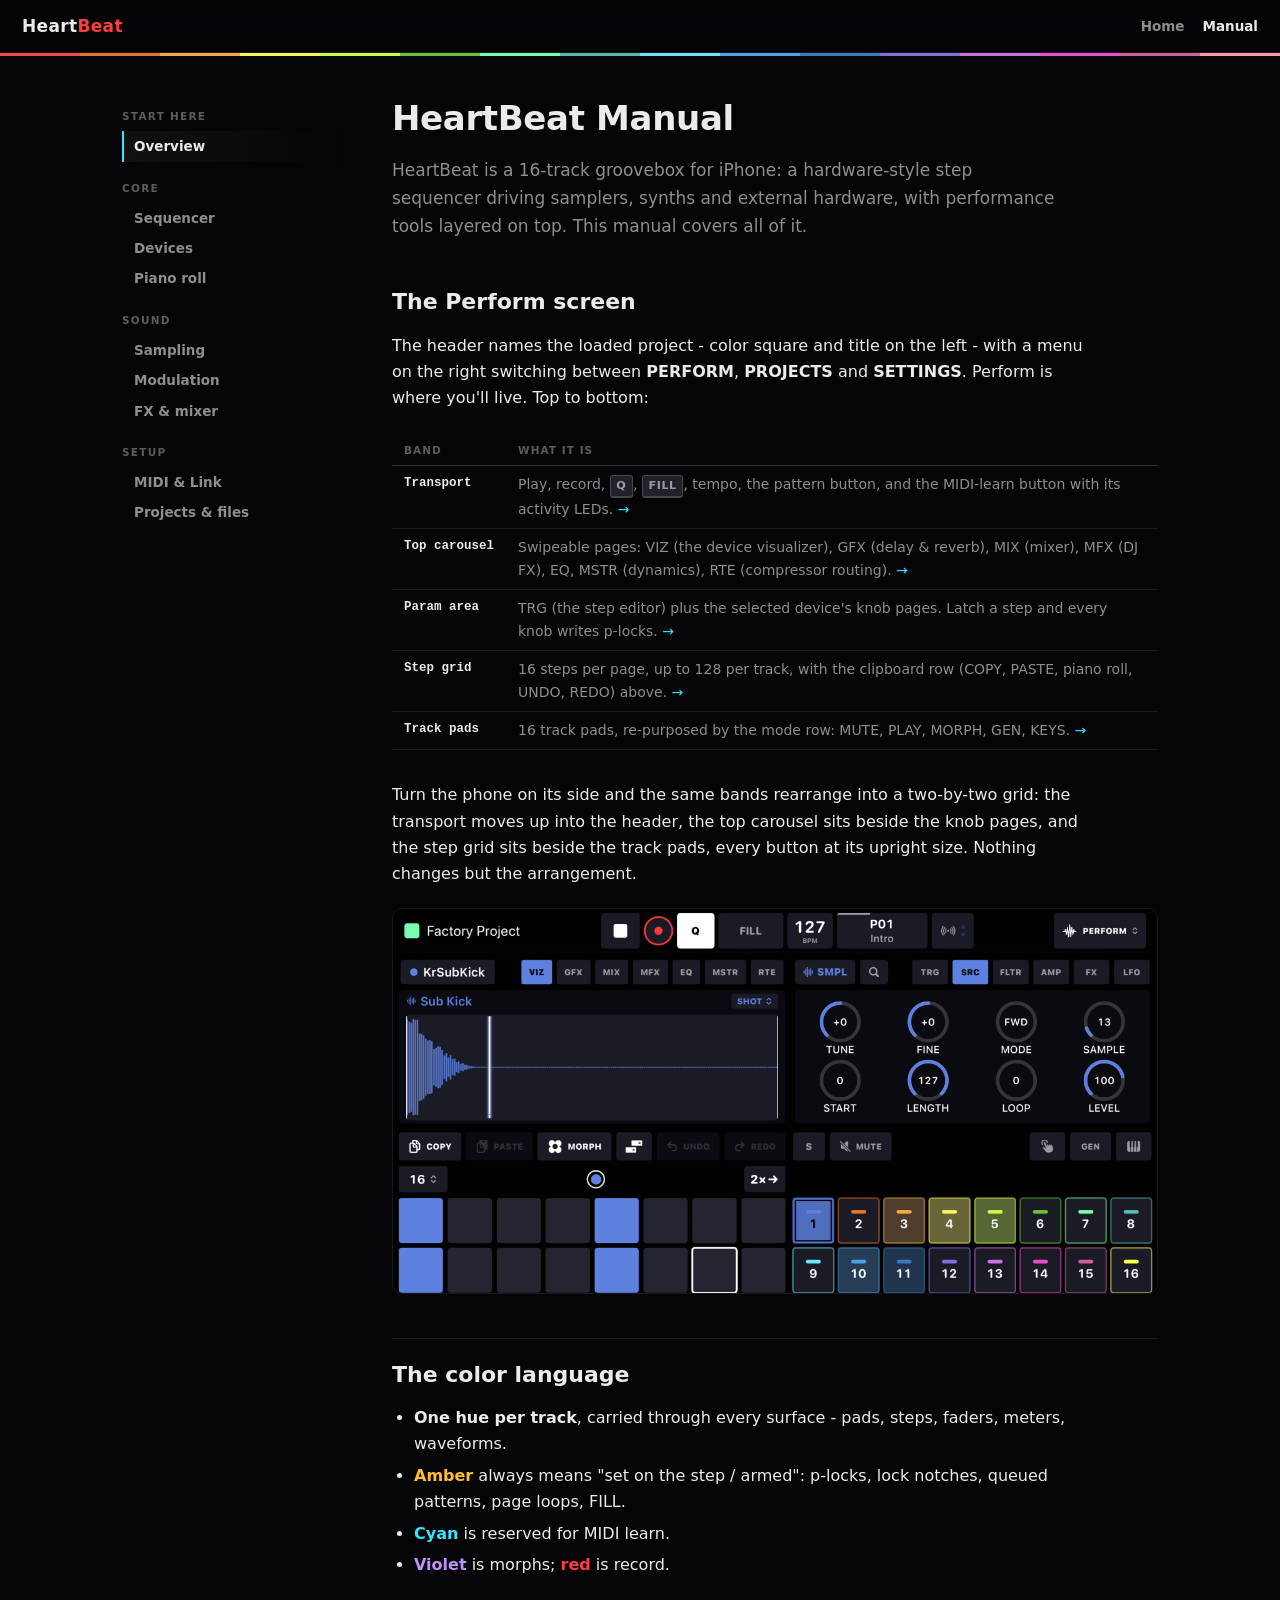
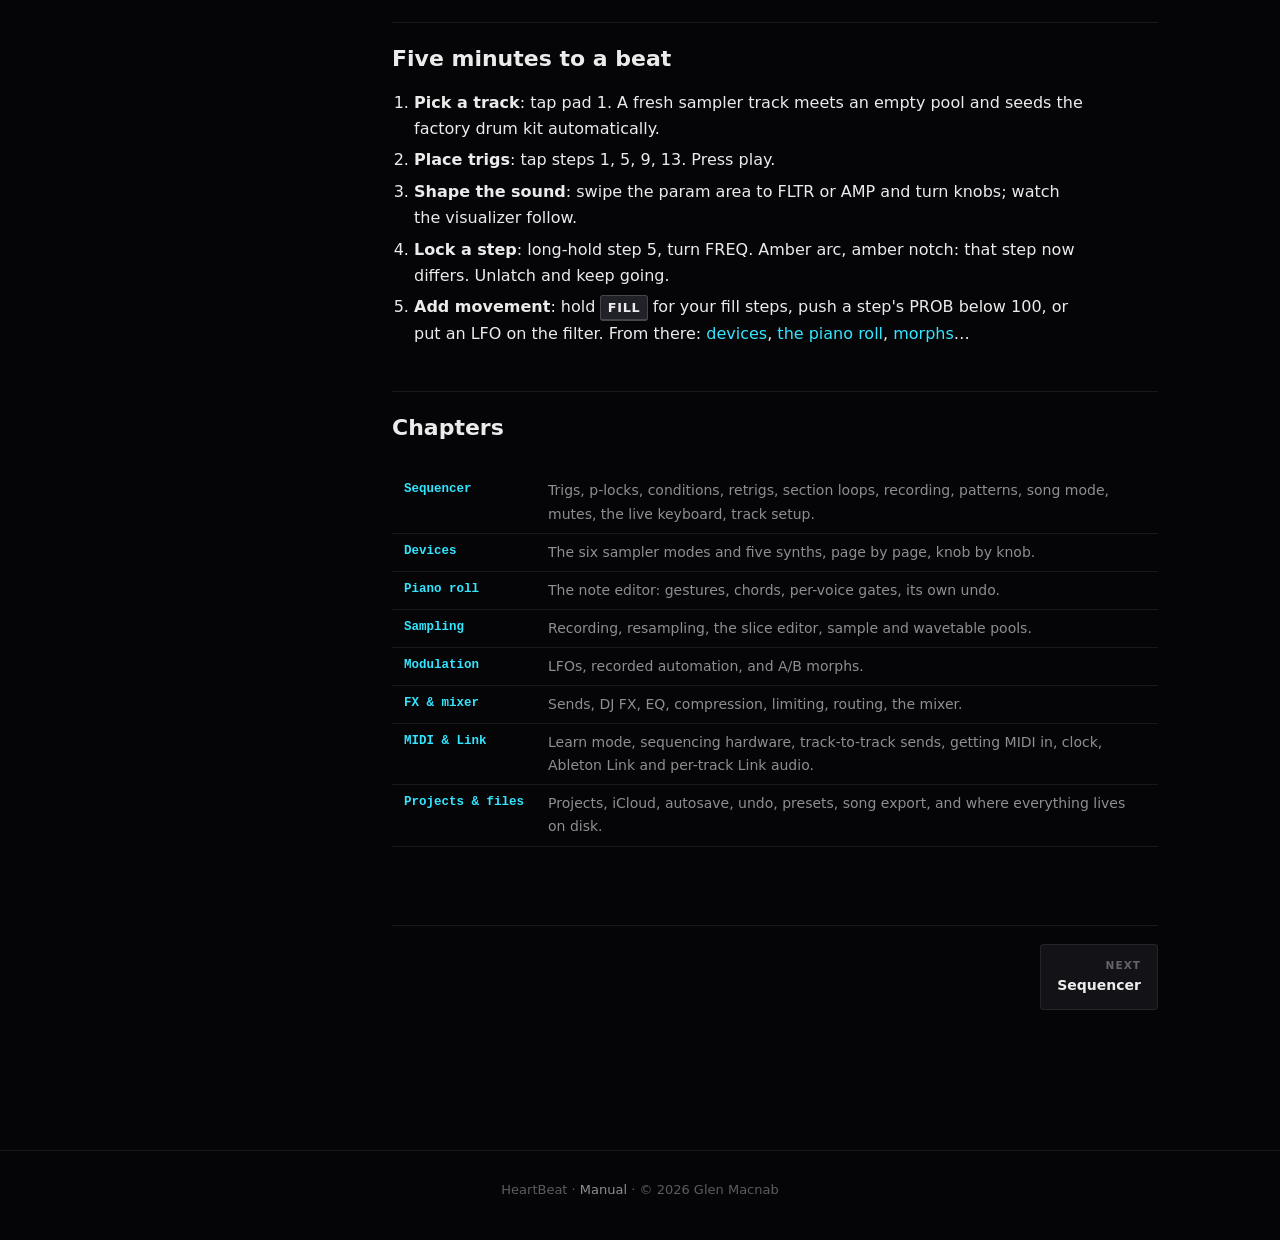
==== manual/index.html @ 7935d274 "The website's screenshots catch up: sixteen fresh captures, landscape included Every existing shot r" ====
<!DOCTYPE html>
<html lang="en">
<head>
<meta charset="utf-8">
<meta name="viewport" content="width=device-width, initial-scale=1">
<title>Manual · HeartBeat</title>
<link rel="stylesheet" href="../style.css">
</head>
<body>

<header class="topbar">
  <a class="wordmark" href="../index.html">Heart<span class="beat">Beat</span></a>
  <nav>
    <a href="../index.html">Home</a>
    <a href="index.html" class="active">Manual</a>
  </nav>
</header>
<div class="trackstripe"></div>

<div class="manual" style="--accent:var(--cyan)">
<aside>
  <div class="group">Start here</div>
  <a href="index.html" class="here">Overview</a>
  <div class="group">Core</div>
  <a href="sequencer.html">Sequencer</a>
  <a href="devices.html">Devices</a>
  <a href="piano-roll.html">Piano roll</a>
  <div class="group">Sound</div>
  <a href="sampling.html">Sampling</a>
  <a href="modulation.html">Modulation</a>
  <a href="fx-mixer.html">FX &amp; mixer</a>
  <div class="group">Setup</div>
  <a href="midi-link.html">MIDI &amp; Link</a>
  <a href="projects.html">Projects &amp; files</a>
</aside>

<article>
<h1>HeartBeat Manual</h1>
<p class="lede">HeartBeat is a 16-track groovebox for iPhone: a
hardware-style step sequencer driving samplers, synths and external
hardware, with performance tools layered on top. This manual covers all of
it.</p>

<h2 id="tour">The Perform screen</h2>
<p>The header names the loaded project - color square and title on the left -
with a menu on the right switching between <strong>PERFORM</strong>,
<strong>PROJECTS</strong> and <strong>SETTINGS</strong>. Perform is where
you'll live. Top to bottom:</p>
<div class="tablewrap"><table>
<tr><th>Band</th><th>What it is</th></tr>
<tr><td>Transport</td><td>Play, record, <span class="key">Q</span>, <span class="key">FILL</span>, tempo, the pattern button, and the MIDI-learn button with its activity LEDs. <a href="sequencer.html#transport">→</a></td></tr>
<tr><td>Top carousel</td><td>Swipeable pages: VIZ (the device visualizer), GFX (delay &amp; reverb), MIX (mixer), MFX (DJ FX), EQ, MSTR (dynamics), RTE (compressor routing). <a href="fx-mixer.html">→</a></td></tr>
<tr><td>Param area</td><td>TRG (the step editor) plus the selected device's knob pages. Latch a step and every knob writes p-locks. <a href="devices.html#pages">→</a></td></tr>
<tr><td>Step grid</td><td>16 steps per page, up to 128 per track, with the clipboard row (COPY, PASTE, piano roll, UNDO, REDO) above. <a href="sequencer.html">→</a></td></tr>
<tr><td>Track pads</td><td>16 track pads, re-purposed by the mode row: MUTE, PLAY, MORPH, GEN, KEYS. <a href="sequencer.html#mutes">→</a></td></tr>
</table></div>
<p>Turn the phone on its side and the same bands rearrange into a
two-by-two grid: the transport moves up into the header, the top carousel
sits beside the knob pages, and the step grid sits beside the track pads,
every button at its upright size. Nothing changes but the arrangement.</p>
<img class="shot wide" src="../assets/shot-landscape.png" alt="The Perform screen in landscape: transport in the header, display beside knobs, steps beside track pads" width="2442" height="1227">

<h2 id="color">The color language</h2>
<ul>
<li><strong>One hue per track</strong>, carried through every surface - pads,
steps, faders, meters, waveforms.</li>
<li><strong style="color:rgb(255,191,38)">Amber</strong> always means "set on
the step / armed": p-locks, lock notches, queued patterns, page loops, FILL.</li>
<li><strong style="color:rgb(51,230,255)">Cyan</strong> is reserved for MIDI
learn.</li>
<li><strong style="color:rgb(194,143,255)">Violet</strong> is morphs;
<strong style="color:rgb(255,61,61)">red</strong> is record.</li>
</ul>

<h2 id="start">Five minutes to a beat</h2>
<ol>
<li><strong>Pick a track</strong>: tap pad 1. A fresh sampler track meets an
empty pool and seeds the factory drum kit automatically.</li>
<li><strong>Place trigs</strong>: tap steps 1, 5, 9, 13. Press play.</li>
<li><strong>Shape the sound</strong>: swipe the param area to FLTR or AMP and
turn knobs; watch the visualizer follow.</li>
<li><strong>Lock a step</strong>: long-hold step 5, turn FREQ. Amber arc,
amber notch: that step now differs. Unlatch and keep going.</li>
<li><strong>Add movement</strong>: hold <span class="key">FILL</span> for your
fill steps, push a step's PROB below 100, or put an LFO on the filter. From
there: <a href="devices.html">devices</a>,
<a href="piano-roll.html">the piano roll</a>,
<a href="modulation.html#morphs">morphs</a>…</li>
</ol>

<h2 id="chapters">Chapters</h2>
<div class="tablewrap"><table>
<tr><td><a href="sequencer.html">Sequencer</a></td><td>Trigs, p-locks, conditions, retrigs, section loops, recording, patterns, song mode, mutes, the live keyboard, track setup.</td></tr>
<tr><td><a href="devices.html">Devices</a></td><td>The six sampler modes and five synths, page by page, knob by knob.</td></tr>
<tr><td><a href="piano-roll.html">Piano roll</a></td><td>The note editor: gestures, chords, per-voice gates, its own undo.</td></tr>
<tr><td><a href="sampling.html">Sampling</a></td><td>Recording, resampling, the slice editor, sample and wavetable pools.</td></tr>
<tr><td><a href="modulation.html">Modulation</a></td><td>LFOs, recorded automation, and A/B morphs.</td></tr>
<tr><td><a href="fx-mixer.html">FX &amp; mixer</a></td><td>Sends, DJ FX, EQ, compression, limiting, routing, the mixer.</td></tr>
<tr><td><a href="midi-link.html">MIDI &amp; Link</a></td><td>Learn mode, sequencing hardware, track-to-track sends, getting MIDI in, clock, Ableton Link and per-track Link audio.</td></tr>
<tr><td><a href="projects.html">Projects &amp; files</a></td><td>Projects, iCloud, autosave, undo, presets, song export, and where everything lives on disk.</td></tr>
</table></div>

<div class="pagenav">
  <a class="next" href="sequencer.html"><small>Next</small>Sequencer</a>
</div>

</article>
</div>

<footer>
  HeartBeat · <a href="index.html">Manual</a> · © 2026 Glen Macnab
</footer>

</body>
</html>
---- style.css ----
/* HeartBeat site — the app's own visual language, translated to the web.
   Forced dark, one hue per track, cyan reserved for MIDI-learn, amber for locks,
   square corners. Colors sampled from HeartBeat/Theme.swift. */

:root {
  --bg: rgb(5, 5, 8);
  --surface: rgb(33, 33, 42);
  --elevated: rgb(18, 18, 23);
  --step-off: rgb(42, 42, 52);
  --step-accent: rgb(60, 60, 74);
  --hairline: rgba(255, 255, 255, 0.16);
  --hairline-soft: rgba(255, 255, 255, 0.08);
  --amber: rgb(255, 191, 38);
  --cyan: rgb(51, 230, 255);
  --red: rgb(255, 61, 61);
  --violet: rgb(194, 143, 255);
  --text: rgba(255, 255, 255, 0.92);
  --text-dim: rgba(255, 255, 255, 0.55);
  --text-faint: rgba(255, 255, 255, 0.35);

  /* The default track sweep (Theme.defaultTrackSlots) */
  --t0: rgb(235, 74, 65);   --t1: rgb(229, 116, 46);  --t2: rgb(242, 169, 72);
  --t3: rgb(252, 241, 94);  --t4: rgb(203, 249, 79);  --t5: rgb(103, 192, 57);
  --t6: rgb(122, 251, 175); --t7: rgb(86, 188, 175);  --t8: rgb(109, 230, 252);
  --t9: rgb(75, 162, 232);  --t10: rgb(54, 123, 187); --t11: rgb(132, 109, 221);
  --t12: rgb(202, 114, 222);--t13: rgb(235, 76, 206); --t14: rgb(212, 93, 158);
  --t15: rgb(240, 153, 167);

  --r: 4px;           /* the app's squared-up corner */
  --r-panel: 6px;
  --font: -apple-system, "SF Pro Text", system-ui, "Segoe UI", Roboto, sans-serif;
  --mono: ui-monospace, "SF Mono", SFMono-Regular, Menlo, Consolas, monospace;
}

* { margin: 0; padding: 0; box-sizing: border-box; }

html { scroll-behavior: smooth; }

body {
  background: var(--bg);
  color: var(--text);
  font-family: var(--font);
  font-size: 16px;
  line-height: 1.65;
  -webkit-font-smoothing: antialiased;
}

::selection { background: rgba(51, 230, 255, 0.25); }

a { color: var(--cyan); text-decoration: none; }
a:hover { text-decoration: underline; }

code {
  font-family: var(--mono);
  font-size: 0.85em;
  background: var(--surface);
  border: 1px solid var(--hairline-soft);
  border-radius: 3px;
  padding: 0.1em 0.4em;
}

/* ---------- chrome shared by every page ---------- */

.topbar {
  position: sticky;
  top: 0;
  z-index: 50;
  display: flex;
  align-items: center;
  gap: 14px;
  padding: 12px 22px;
  background: rgba(5, 5, 8, 0.88);
  backdrop-filter: blur(12px);
  -webkit-backdrop-filter: blur(12px);
  border-bottom: 1px solid var(--hairline-soft);
}

.topbar .wordmark {
  font-weight: 800;
  font-size: 17px;
  letter-spacing: 0.02em;
  color: var(--text);
}
.topbar .wordmark:hover { text-decoration: none; }
.topbar .wordmark .beat { color: var(--red); }

.topbar nav { margin-left: auto; display: flex; gap: 18px; }
.topbar nav a {
  color: var(--text-dim);
  font-size: 13.5px;
  font-weight: 600;
}
.topbar nav a:hover { color: var(--text); text-decoration: none; }
.topbar nav a.active { color: var(--text); }

/* The 16-track rainbow hairline — the site's signature stripe. */
.trackstripe {
  height: 3px;
  background: linear-gradient(90deg,
    var(--t0) 0 6.25%,  var(--t1) 0 12.5%,  var(--t2) 0 18.75%, var(--t3) 0 25%,
    var(--t4) 0 31.25%, var(--t5) 0 37.5%,  var(--t6) 0 43.75%, var(--t7) 0 50%,
    var(--t8) 0 56.25%, var(--t9) 0 62.5%,  var(--t10) 0 68.75%, var(--t11) 0 75%,
    var(--t12) 0 81.25%, var(--t13) 0 87.5%, var(--t14) 0 93.75%, var(--t15) 0 100%);
}

footer {
  margin-top: 80px;
  padding: 28px 22px 40px;
  border-top: 1px solid var(--hairline-soft);
  color: var(--text-faint);
  font-size: 13px;
  text-align: center;
}
footer a { color: var(--text-dim); }

/* ---------- landing ---------- */

.hero {
  max-width: 980px;
  margin: 0 auto;
  padding: 84px 22px 40px;
  text-align: center;
}

.hero h1 {
  font-size: clamp(42px, 8vw, 76px);
  font-weight: 800;
  letter-spacing: -0.02em;
  line-height: 1.05;
}
.hero h1 .beat { color: var(--red); }

.hero .tagline {
  margin: 18px auto 0;
  max-width: 620px;
  font-size: clamp(17px, 2.6vw, 21px);
  color: var(--text-dim);
}

.hero .cta-row {
  margin-top: 34px;
  display: flex;
  gap: 12px;
  justify-content: center;
  flex-wrap: wrap;
}

.badge-soon {
  display: inline-flex;
  align-items: center;
  gap: 8px;
  padding: 12px 20px;
  background: var(--surface);
  border: 1px solid var(--hairline);
  border-radius: var(--r);
  font-weight: 700;
  font-size: 14px;
  color: var(--text-dim);
  letter-spacing: 0.04em;
  text-transform: uppercase;
}
.badge-soon .dot {
  width: 8px; height: 8px; border-radius: 50%;
  background: var(--amber);
  box-shadow: 0 0 8px var(--amber);
}

.btn-manual {
  display: inline-flex;
  align-items: center;
  padding: 12px 20px;
  background: var(--text);
  color: var(--bg) !important;
  border-radius: var(--r);
  font-weight: 700;
  font-size: 14px;
  letter-spacing: 0.04em;
  text-transform: uppercase;
}
.btn-manual:hover { text-decoration: none; opacity: 0.85; }

.section {
  max-width: 980px;
  margin: 0 auto;
  padding: 48px 22px;
}

.section h2 {
  font-size: 13px;
  font-weight: 800;
  letter-spacing: 0.14em;
  text-transform: uppercase;
  color: var(--text-faint);
  margin-bottom: 22px;
}

.feature-grid {
  display: grid;
  grid-template-columns: repeat(auto-fill, minmax(280px, 1fr));
  gap: 14px;
}

.feature {
  background: var(--elevated);
  border: 1px solid var(--hairline-soft);
  border-left: 3px solid var(--accent, var(--t8));
  border-radius: var(--r-panel);
  padding: 18px 18px 16px;
}
.feature h3 { font-size: 16px; font-weight: 700; margin-bottom: 6px; }
.feature p { font-size: 14px; color: var(--text-dim); }
.feature a { font-size: 13px; font-weight: 600; }

/* ---------- screenshots ---------- */

.phone {
  max-width: 340px;
  margin: 46px auto 0;
  border: 1px solid var(--hairline);
  border-radius: 34px;
  padding: 10px;
  background: var(--elevated);
  box-shadow: 0 30px 80px rgba(0, 0, 0, 0.6);
}
.phone img {
  display: block;
  width: 100%;
  height: auto;
  border-radius: 26px;
}

.shot {
  display: block;
  width: min(320px, 100%);
  height: auto;
  margin: 20px auto;
  border: 1px solid var(--hairline-soft);
  border-radius: 14px;
}
.shot-row {
  display: flex;
  gap: 14px;
  flex-wrap: wrap;
  justify-content: center;
  margin: 20px 0;
}
.shot-row .shot { margin: 0; flex: 0 1 240px; }
/* A sideways-phone capture: full column width, gentler corners. */
.shot.wide { width: 100%; max-width: 860px; border-radius: 10px; }
.phone.wide { max-width: 900px; border-radius: 26px; }
.phone.wide img { border-radius: 18px; }

/* ---------- manual layout ---------- */

.manual {
  display: grid;
  grid-template-columns: 230px minmax(0, 1fr);
  gap: 40px;
  max-width: 1080px;
  margin: 0 auto;
  padding: 34px 22px 60px;
}

.manual aside {
  position: sticky;
  top: 76px;
  align-self: start;
  font-size: 13.5px;
}
.manual aside .group {
  font-size: 10.5px;
  font-weight: 800;
  letter-spacing: 0.12em;
  text-transform: uppercase;
  color: var(--text-faint);
  margin: 18px 0 6px;
}
.manual aside a {
  display: block;
  color: var(--text-dim);
  padding: 4px 10px;
  border-left: 2px solid transparent;
  font-weight: 600;
}
.manual aside a:hover { color: var(--text); text-decoration: none; }
.manual aside a.here {
  color: var(--text);
  border-left-color: var(--accent, var(--cyan));
  background: linear-gradient(90deg, rgba(255,255,255,0.05), transparent);
}

.manual article { min-width: 0; }

.manual article h1 {
  font-size: 34px;
  font-weight: 800;
  letter-spacing: -0.01em;
  margin-bottom: 6px;
}
.manual article .lede {
  color: var(--text-dim);
  font-size: 17px;
  margin-bottom: 30px;
  max-width: 62ch;
}
.manual article h2 {
  font-size: 22px;
  font-weight: 800;
  margin: 44px 0 12px;
  padding-top: 18px;
  border-top: 1px solid var(--hairline-soft);
}
.manual article h2:first-of-type { border-top: none; padding-top: 0; }
.manual article h3 {
  font-size: 16px;
  font-weight: 700;
  margin: 26px 0 8px;
}
.manual article p { margin: 10px 0; max-width: 70ch; }
.manual article ul, .manual article ol { margin: 10px 0 10px 22px; max-width: 66ch; }
.manual article li { margin: 5px 0; }

/* a physical control / button name */
.key {
  display: inline-block;
  font-size: 0.8em;
  font-weight: 800;
  letter-spacing: 0.05em;
  background: var(--surface);
  border: 1px solid var(--hairline);
  border-bottom-width: 2px;
  border-radius: 3px;
  padding: 0.05em 0.5em;
  vertical-align: 0.05em;
}
.key.amber { color: var(--amber); }
.key.cyan { color: var(--cyan); }
.key.red { color: var(--red); }

/* callouts */
.tip, .note {
  border-radius: var(--r-panel);
  border: 1px solid var(--hairline-soft);
  padding: 12px 16px;
  margin: 16px 0;
  font-size: 14.5px;
  max-width: 70ch;
  background: var(--elevated);
}
.tip { border-left: 3px solid var(--t6); }
.note { border-left: 3px solid var(--amber); }
.tip strong:first-child, .note strong:first-child {
  text-transform: uppercase;
  font-size: 11px;
  letter-spacing: 0.1em;
  display: block;
  margin-bottom: 3px;
  color: var(--text-dim);
}

/* parameter tables */
table {
  width: 100%;
  border-collapse: collapse;
  margin: 14px 0 22px;
  font-size: 14px;
}
th {
  text-align: left;
  font-size: 10.5px;
  font-weight: 800;
  letter-spacing: 0.1em;
  text-transform: uppercase;
  color: var(--text-faint);
  padding: 6px 12px;
  border-bottom: 1px solid var(--hairline);
}
td {
  padding: 7px 12px;
  border-bottom: 1px solid var(--hairline-soft);
  vertical-align: top;
}
td:first-child {
  font-family: var(--mono);
  font-size: 12.5px;
  font-weight: 700;
  white-space: nowrap;
}
td:last-child { color: var(--text-dim); }
.tablewrap { overflow-x: auto; }

/* page-turn footer nav */
.pagenav {
  display: flex;
  justify-content: space-between;
  gap: 12px;
  margin-top: 56px;
  padding-top: 18px;
  border-top: 1px solid var(--hairline-soft);
}
.pagenav a {
  background: var(--elevated);
  border: 1px solid var(--hairline-soft);
  border-radius: var(--r);
  padding: 12px 16px;
  font-weight: 700;
  font-size: 14px;
  color: var(--text);
  flex: 0 1 auto;
}
.pagenav a small {
  display: block;
  font-weight: 600;
  font-size: 10.5px;
  letter-spacing: 0.1em;
  text-transform: uppercase;
  color: var(--text-faint);
}
.pagenav a:hover { text-decoration: none; border-color: var(--hairline); }
.pagenav .next { margin-left: auto; text-align: right; }

@media (max-width: 760px) {
  .manual { grid-template-columns: 1fr; gap: 8px; }
  .manual aside {
    position: static;
    display: flex;
    flex-wrap: wrap;
    gap: 2px 10px;
    padding-bottom: 14px;
    border-bottom: 1px solid var(--hairline-soft);
  }
  .manual aside .group { width: 100%; margin: 8px 0 2px; }
  .manual aside a { border-left: none; padding: 2px 4px; }
}
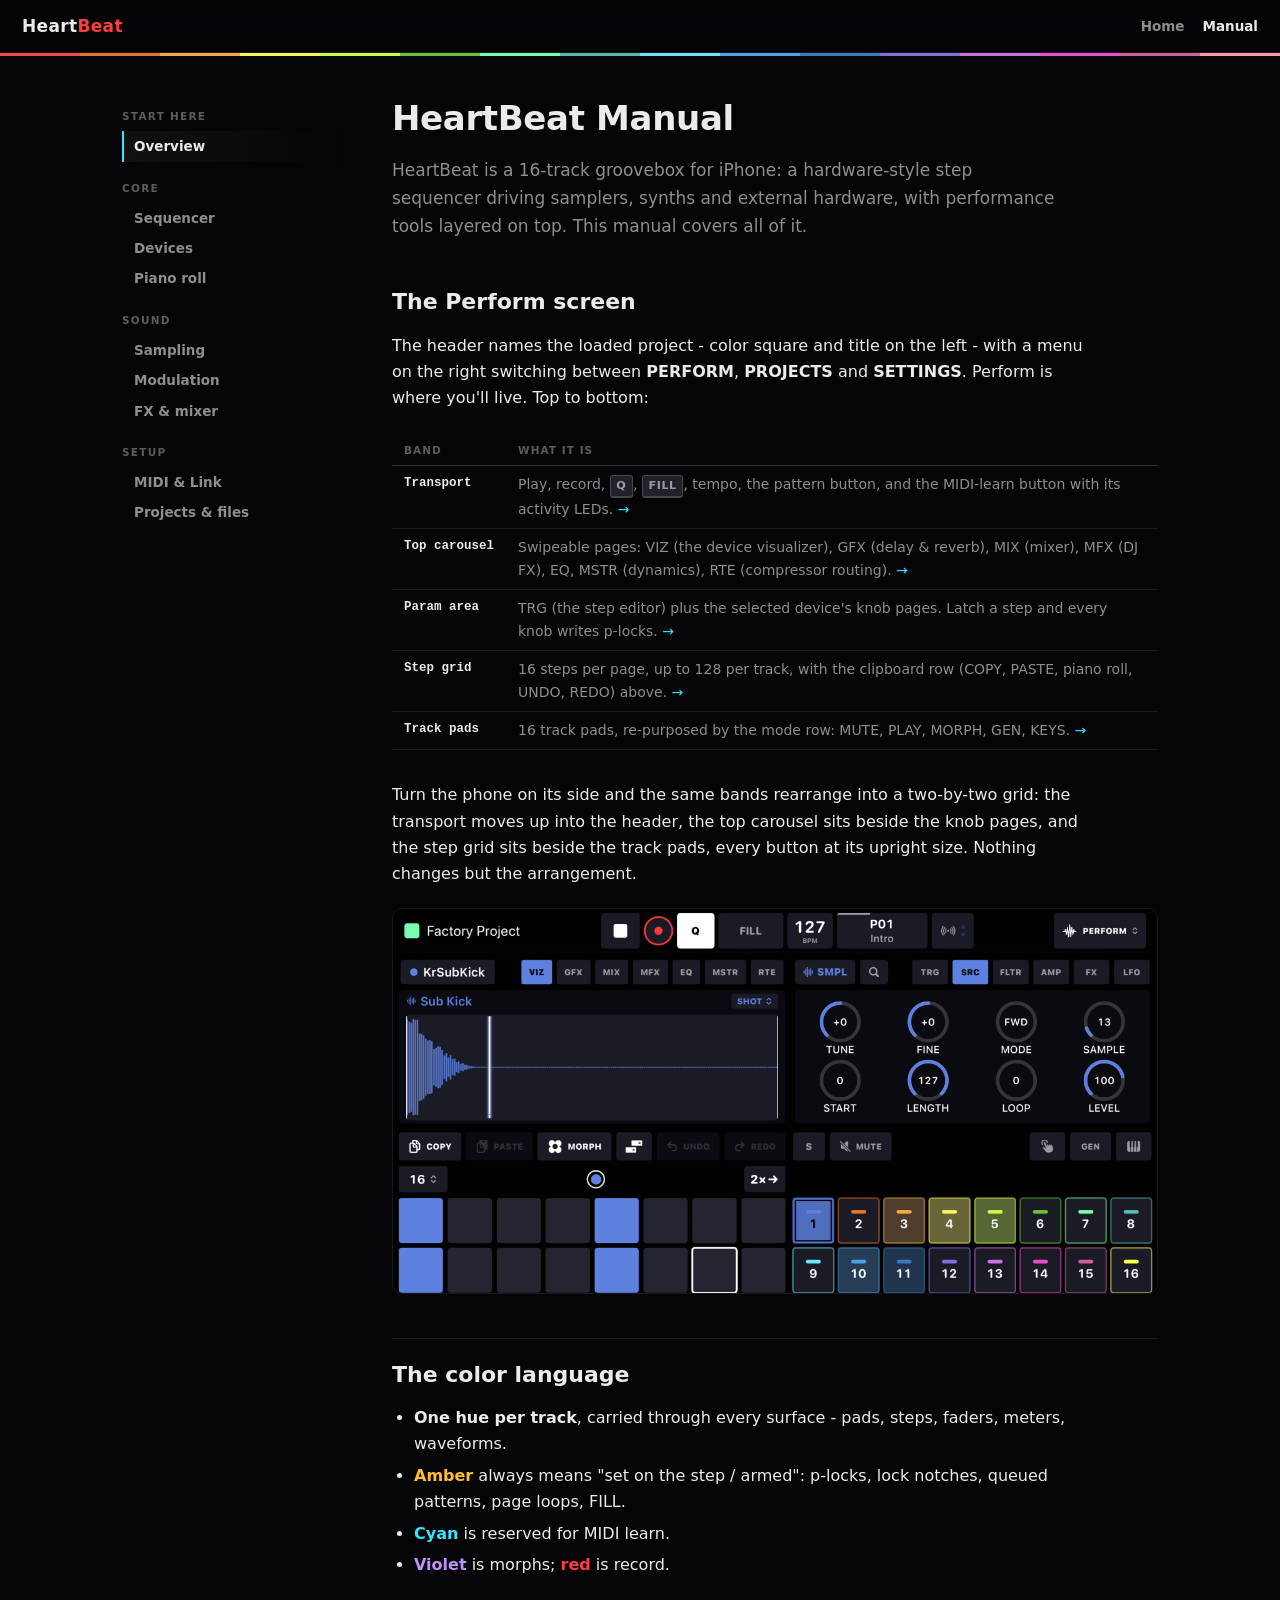
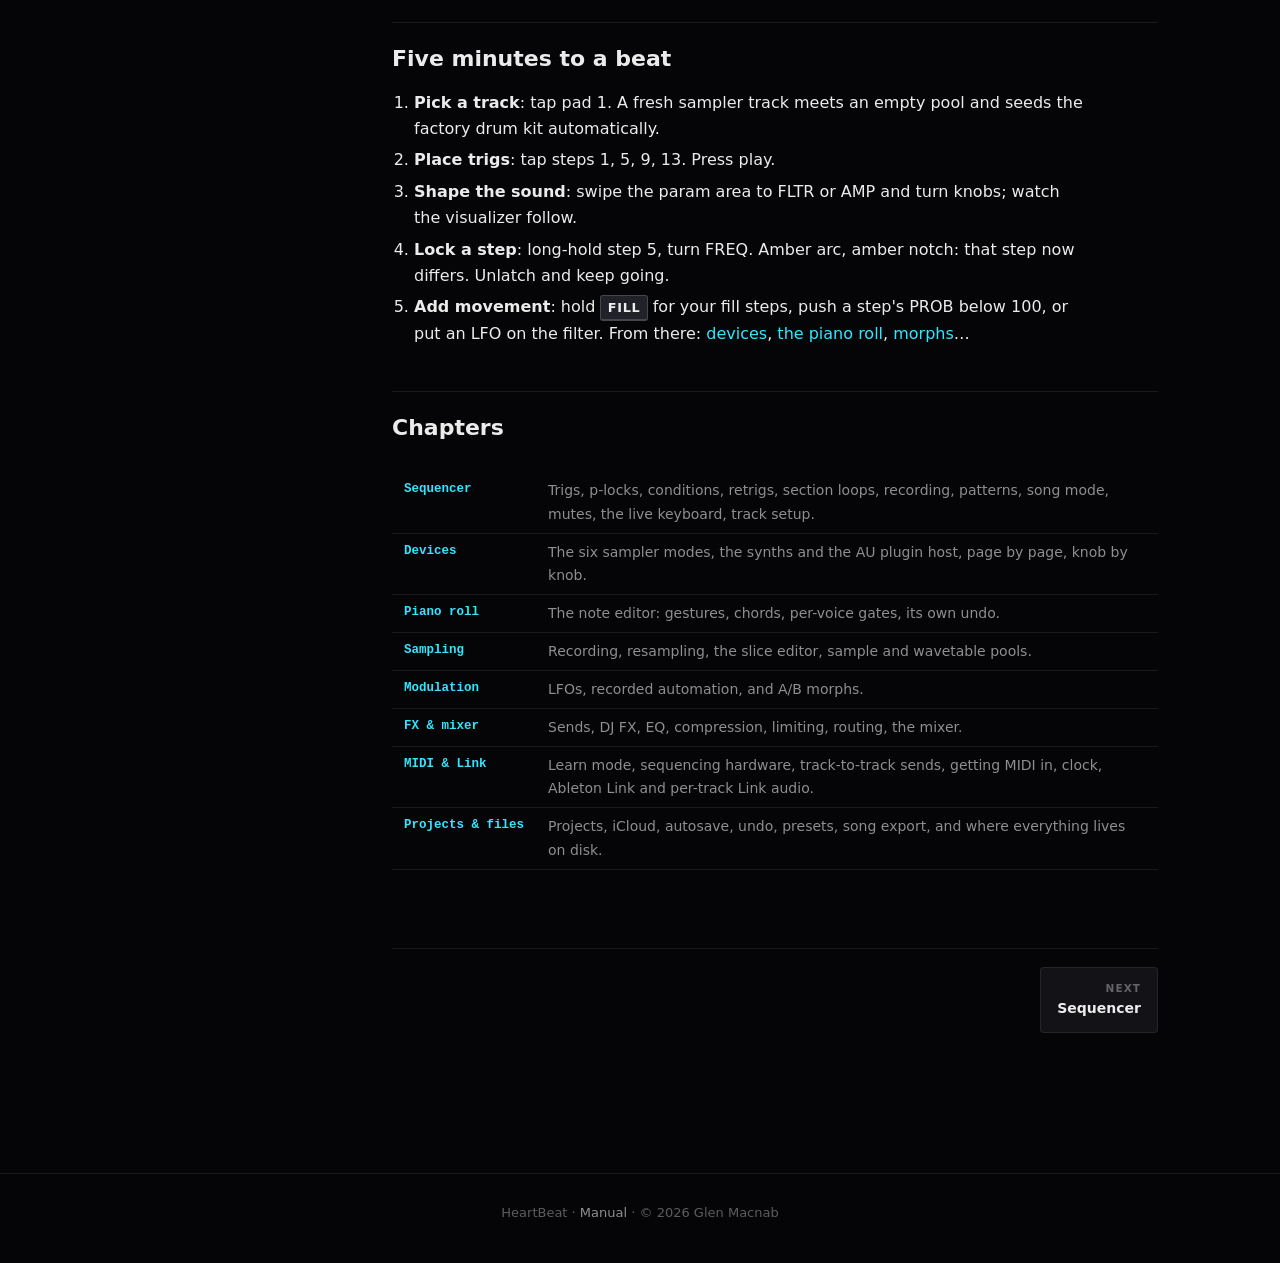
==== commit 8367e37c: "An AU device hosts AUv3 instruments as a tenth machine TrackMachine gains .auSynth, an internal mach" ====
--- a/manual/index.html
+++ b/manual/index.html
@@ -91,7 +91,7 @@
 <h2 id="chapters">Chapters</h2>
 <div class="tablewrap"><table>
 <tr><td><a href="sequencer.html">Sequencer</a></td><td>Trigs, p-locks, conditions, retrigs, section loops, recording, patterns, song mode, mutes, the live keyboard, track setup.</td></tr>
-<tr><td><a href="devices.html">Devices</a></td><td>The six sampler modes and five synths, page by page, knob by knob.</td></tr>
+<tr><td><a href="devices.html">Devices</a></td><td>The six sampler modes, the synths and the AU plugin host, page by page, knob by knob.</td></tr>
 <tr><td><a href="piano-roll.html">Piano roll</a></td><td>The note editor: gestures, chords, per-voice gates, its own undo.</td></tr>
 <tr><td><a href="sampling.html">Sampling</a></td><td>Recording, resampling, the slice editor, sample and wavetable pools.</td></tr>
 <tr><td><a href="modulation.html">Modulation</a></td><td>LFOs, recorded automation, and A/B morphs.</td></tr>
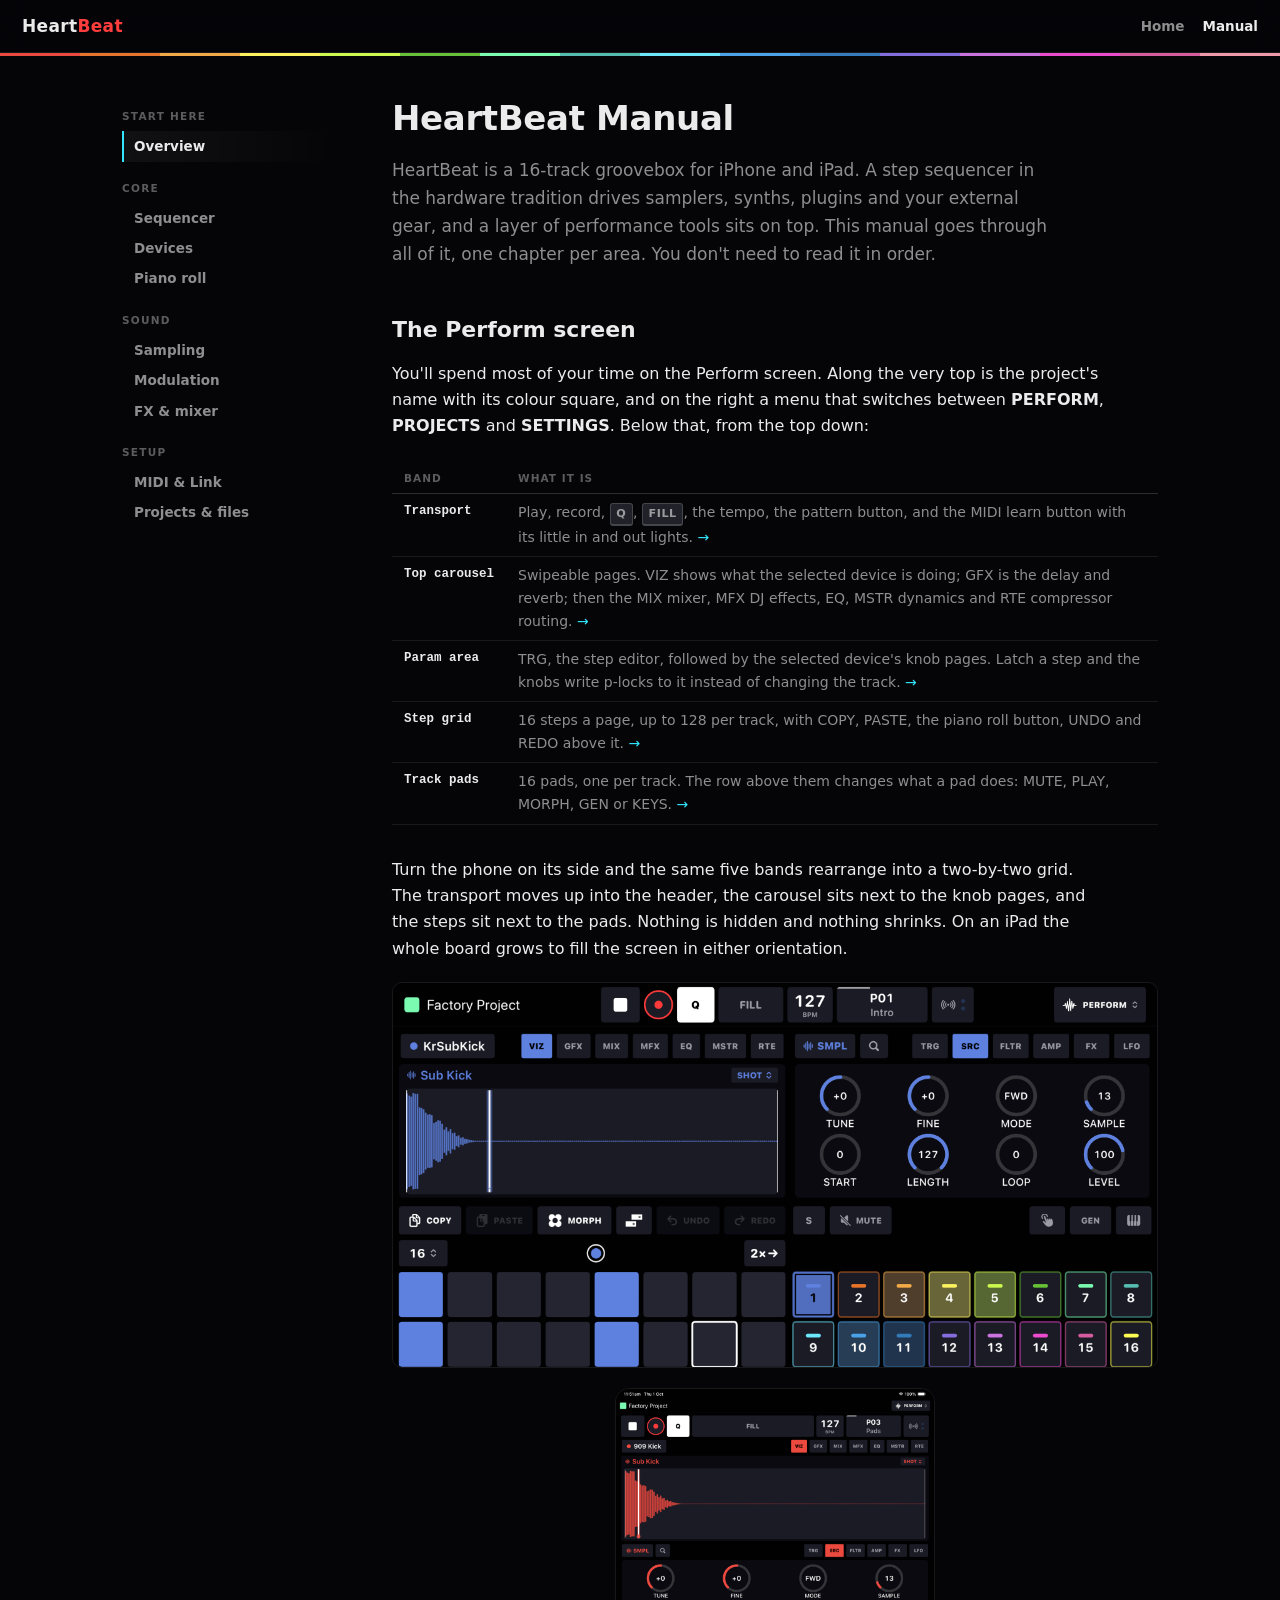
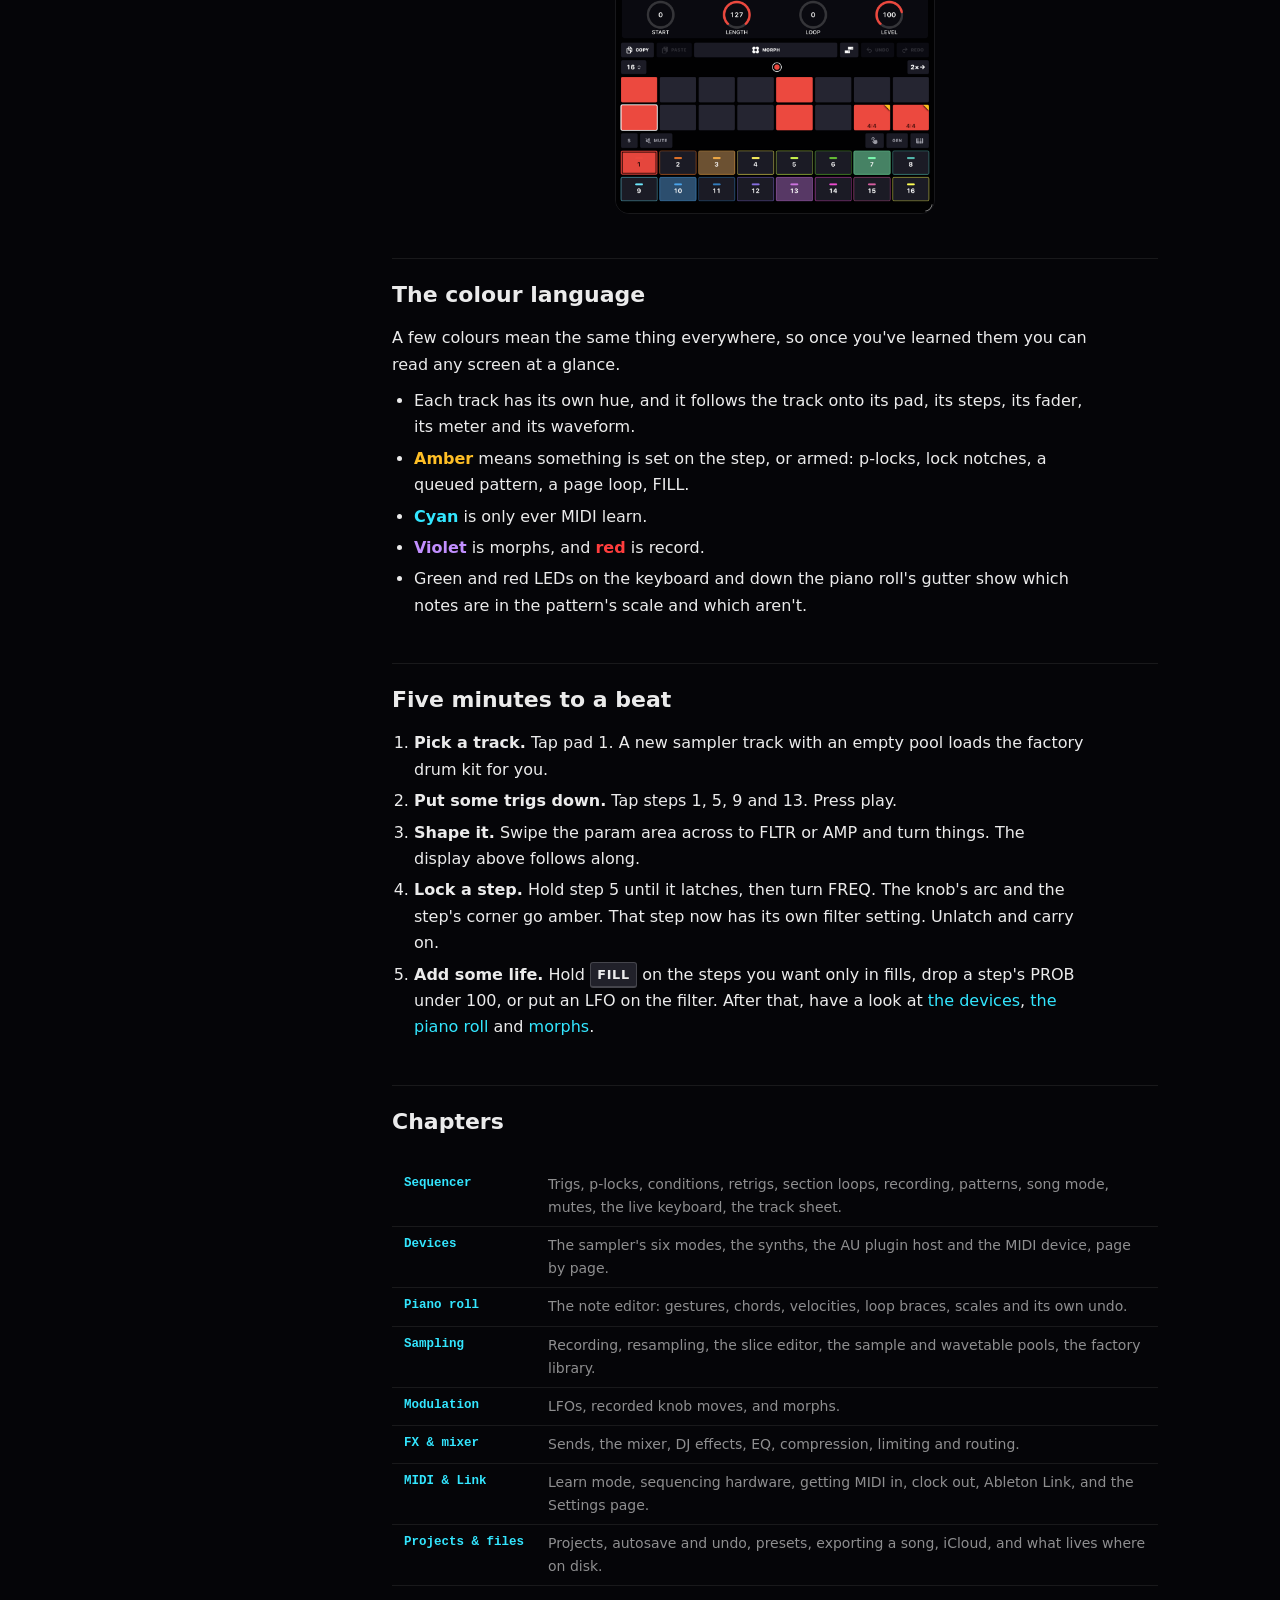
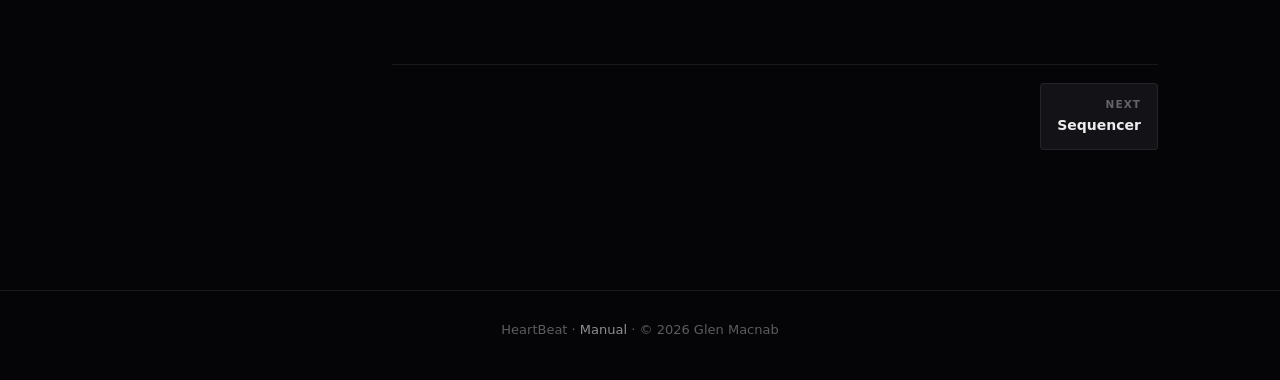
==== commit 8588230f: "The website gets a human rewrite, full feature coverage and fresh screenshots Every page of the manu" ====
--- a/manual/index.html
+++ b/manual/index.html
@@ -36,68 +36,78 @@
 
 <article>
 <h1>HeartBeat Manual</h1>
-<p class="lede">HeartBeat is a 16-track groovebox for iPhone: a
-hardware-style step sequencer driving samplers, synths and external
-hardware, with performance tools layered on top. This manual covers all of
-it.</p>
+<p class="lede">HeartBeat is a 16-track groovebox for iPhone and iPad. A step
+sequencer in the hardware tradition drives samplers, synths, plugins and
+your external gear, and a layer of performance tools sits on top. This
+manual goes through all of it, one chapter per area. You don't need to read
+it in order.</p>
 
 <h2 id="tour">The Perform screen</h2>
-<p>The header names the loaded project - color square and title on the left -
-with a menu on the right switching between <strong>PERFORM</strong>,
-<strong>PROJECTS</strong> and <strong>SETTINGS</strong>. Perform is where
-you'll live. Top to bottom:</p>
+<p>You'll spend most of your time on the Perform screen. Along the very top
+is the project's name with its colour square, and on the right a menu that
+switches between <strong>PERFORM</strong>, <strong>PROJECTS</strong> and
+<strong>SETTINGS</strong>. Below that, from the top down:</p>
 <div class="tablewrap"><table>
 <tr><th>Band</th><th>What it is</th></tr>
-<tr><td>Transport</td><td>Play, record, <span class="key">Q</span>, <span class="key">FILL</span>, tempo, the pattern button, and the MIDI-learn button with its activity LEDs. <a href="sequencer.html#transport">→</a></td></tr>
-<tr><td>Top carousel</td><td>Swipeable pages: VIZ (the device visualizer), GFX (delay &amp; reverb), MIX (mixer), MFX (DJ FX), EQ, MSTR (dynamics), RTE (compressor routing). <a href="fx-mixer.html">→</a></td></tr>
-<tr><td>Param area</td><td>TRG (the step editor) plus the selected device's knob pages. Latch a step and every knob writes p-locks. <a href="devices.html#pages">→</a></td></tr>
-<tr><td>Step grid</td><td>16 steps per page, up to 128 per track, with the clipboard row (COPY, PASTE, piano roll, UNDO, REDO) above. <a href="sequencer.html">→</a></td></tr>
-<tr><td>Track pads</td><td>16 track pads, re-purposed by the mode row: MUTE, PLAY, MORPH, GEN, KEYS. <a href="sequencer.html#mutes">→</a></td></tr>
+<tr><td>Transport</td><td>Play, record, <span class="key">Q</span>, <span class="key">FILL</span>, the tempo, the pattern button, and the MIDI learn button with its little in and out lights. <a href="sequencer.html#transport">→</a></td></tr>
+<tr><td>Top carousel</td><td>Swipeable pages. VIZ shows what the selected device is doing; GFX is the delay and reverb; then the MIX mixer, MFX DJ effects, EQ, MSTR dynamics and RTE compressor routing. <a href="fx-mixer.html">→</a></td></tr>
+<tr><td>Param area</td><td>TRG, the step editor, followed by the selected device's knob pages. Latch a step and the knobs write p-locks to it instead of changing the track. <a href="devices.html#pages">→</a></td></tr>
+<tr><td>Step grid</td><td>16 steps a page, up to 128 per track, with COPY, PASTE, the piano roll button, UNDO and REDO above it. <a href="sequencer.html">→</a></td></tr>
+<tr><td>Track pads</td><td>16 pads, one per track. The row above them changes what a pad does: MUTE, PLAY, MORPH, GEN or KEYS. <a href="sequencer.html#mutes">→</a></td></tr>
 </table></div>
-<p>Turn the phone on its side and the same bands rearrange into a
-two-by-two grid: the transport moves up into the header, the top carousel
-sits beside the knob pages, and the step grid sits beside the track pads,
-every button at its upright size. Nothing changes but the arrangement.</p>
+<p>Turn the phone on its side and the same five bands rearrange into a
+two-by-two grid. The transport moves up into the header, the carousel sits
+next to the knob pages, and the steps sit next to the pads. Nothing is
+hidden and nothing shrinks. On an iPad the whole board grows to fill the
+screen in either orientation.</p>
 <img class="shot wide" src="../assets/shot-landscape.png" alt="The Perform screen in landscape: transport in the header, display beside knobs, steps beside track pads" width="2442" height="1227">
+<img class="shot" src="../assets/shot-ipad.png" alt="The Perform screen on an iPad held upright: the same board at iPad size" width="1032" height="1376">
 
-<h2 id="color">The color language</h2>
+<h2 id="color">The colour language</h2>
+<p>A few colours mean the same thing everywhere, so once you've learned them
+you can read any screen at a glance.</p>
 <ul>
-<li><strong>One hue per track</strong>, carried through every surface - pads,
-steps, faders, meters, waveforms.</li>
-<li><strong style="color:rgb(255,191,38)">Amber</strong> always means "set on
-the step / armed": p-locks, lock notches, queued patterns, page loops, FILL.</li>
-<li><strong style="color:rgb(51,230,255)">Cyan</strong> is reserved for MIDI
+<li>Each track has its own hue, and it follows the track onto its pad, its
+steps, its fader, its meter and its waveform.</li>
+<li><strong style="color:rgb(255,191,38)">Amber</strong> means something is set
+on the step, or armed: p-locks, lock notches, a queued pattern, a page loop,
+FILL.</li>
+<li><strong style="color:rgb(51,230,255)">Cyan</strong> is only ever MIDI
 learn.</li>
-<li><strong style="color:rgb(194,143,255)">Violet</strong> is morphs;
+<li><strong style="color:rgb(194,143,255)">Violet</strong> is morphs, and
 <strong style="color:rgb(255,61,61)">red</strong> is record.</li>
+<li>Green and red LEDs on the keyboard and down the piano roll's gutter show
+which notes are in the pattern's scale and which aren't.</li>
 </ul>
 
 <h2 id="start">Five minutes to a beat</h2>
 <ol>
-<li><strong>Pick a track</strong>: tap pad 1. A fresh sampler track meets an
-empty pool and seeds the factory drum kit automatically.</li>
-<li><strong>Place trigs</strong>: tap steps 1, 5, 9, 13. Press play.</li>
-<li><strong>Shape the sound</strong>: swipe the param area to FLTR or AMP and
-turn knobs; watch the visualizer follow.</li>
-<li><strong>Lock a step</strong>: long-hold step 5, turn FREQ. Amber arc,
-amber notch: that step now differs. Unlatch and keep going.</li>
-<li><strong>Add movement</strong>: hold <span class="key">FILL</span> for your
-fill steps, push a step's PROB below 100, or put an LFO on the filter. From
-there: <a href="devices.html">devices</a>,
-<a href="piano-roll.html">the piano roll</a>,
-<a href="modulation.html#morphs">morphs</a>…</li>
+<li><strong>Pick a track.</strong> Tap pad 1. A new sampler track with an
+empty pool loads the factory drum kit for you.</li>
+<li><strong>Put some trigs down.</strong> Tap steps 1, 5, 9 and 13. Press
+play.</li>
+<li><strong>Shape it.</strong> Swipe the param area across to FLTR or AMP and
+turn things. The display above follows along.</li>
+<li><strong>Lock a step.</strong> Hold step 5 until it latches, then turn
+FREQ. The knob's arc and the step's corner go amber. That step now has its
+own filter setting. Unlatch and carry on.</li>
+<li><strong>Add some life.</strong> Hold <span class="key">FILL</span> on the
+steps you want only in fills, drop a step's PROB under 100, or put an LFO on
+the filter. After that, have a look at <a href="devices.html">the
+devices</a>, <a href="piano-roll.html">the piano roll</a> and
+<a href="modulation.html#morphs">morphs</a>.</li>
 </ol>
 
 <h2 id="chapters">Chapters</h2>
 <div class="tablewrap"><table>
-<tr><td><a href="sequencer.html">Sequencer</a></td><td>Trigs, p-locks, conditions, retrigs, section loops, recording, patterns, song mode, mutes, the live keyboard, track setup.</td></tr>
-<tr><td><a href="devices.html">Devices</a></td><td>The six sampler modes, the synths and the AU plugin host, page by page, knob by knob.</td></tr>
-<tr><td><a href="piano-roll.html">Piano roll</a></td><td>The note editor: gestures, chords, per-voice gates, its own undo.</td></tr>
-<tr><td><a href="sampling.html">Sampling</a></td><td>Recording, resampling, the slice editor, sample and wavetable pools.</td></tr>
-<tr><td><a href="modulation.html">Modulation</a></td><td>LFOs, recorded automation, and A/B morphs.</td></tr>
-<tr><td><a href="fx-mixer.html">FX &amp; mixer</a></td><td>Sends, DJ FX, EQ, compression, limiting, routing, the mixer.</td></tr>
-<tr><td><a href="midi-link.html">MIDI &amp; Link</a></td><td>Learn mode, sequencing hardware, track-to-track sends, getting MIDI in, clock, Ableton Link and per-track Link audio.</td></tr>
-<tr><td><a href="projects.html">Projects &amp; files</a></td><td>Projects, iCloud, autosave, undo, presets, song export, and where everything lives on disk.</td></tr>
+<tr><td><a href="sequencer.html">Sequencer</a></td><td>Trigs, p-locks, conditions, retrigs, section loops, recording, patterns, song mode, mutes, the live keyboard, the track sheet.</td></tr>
+<tr><td><a href="devices.html">Devices</a></td><td>The sampler's six modes, the synths, the AU plugin host and the MIDI device, page by page.</td></tr>
+<tr><td><a href="piano-roll.html">Piano roll</a></td><td>The note editor: gestures, chords, velocities, loop braces, scales and its own undo.</td></tr>
+<tr><td><a href="sampling.html">Sampling</a></td><td>Recording, resampling, the slice editor, the sample and wavetable pools, the factory library.</td></tr>
+<tr><td><a href="modulation.html">Modulation</a></td><td>LFOs, recorded knob moves, and morphs.</td></tr>
+<tr><td><a href="fx-mixer.html">FX &amp; mixer</a></td><td>Sends, the mixer, DJ effects, EQ, compression, limiting and routing.</td></tr>
+<tr><td><a href="midi-link.html">MIDI &amp; Link</a></td><td>Learn mode, sequencing hardware, getting MIDI in, clock out, Ableton Link, and the Settings page.</td></tr>
+<tr><td><a href="projects.html">Projects &amp; files</a></td><td>Projects, autosave and undo, presets, exporting a song, iCloud, and what lives where on disk.</td></tr>
 </table></div>
 
 <div class="pagenav">
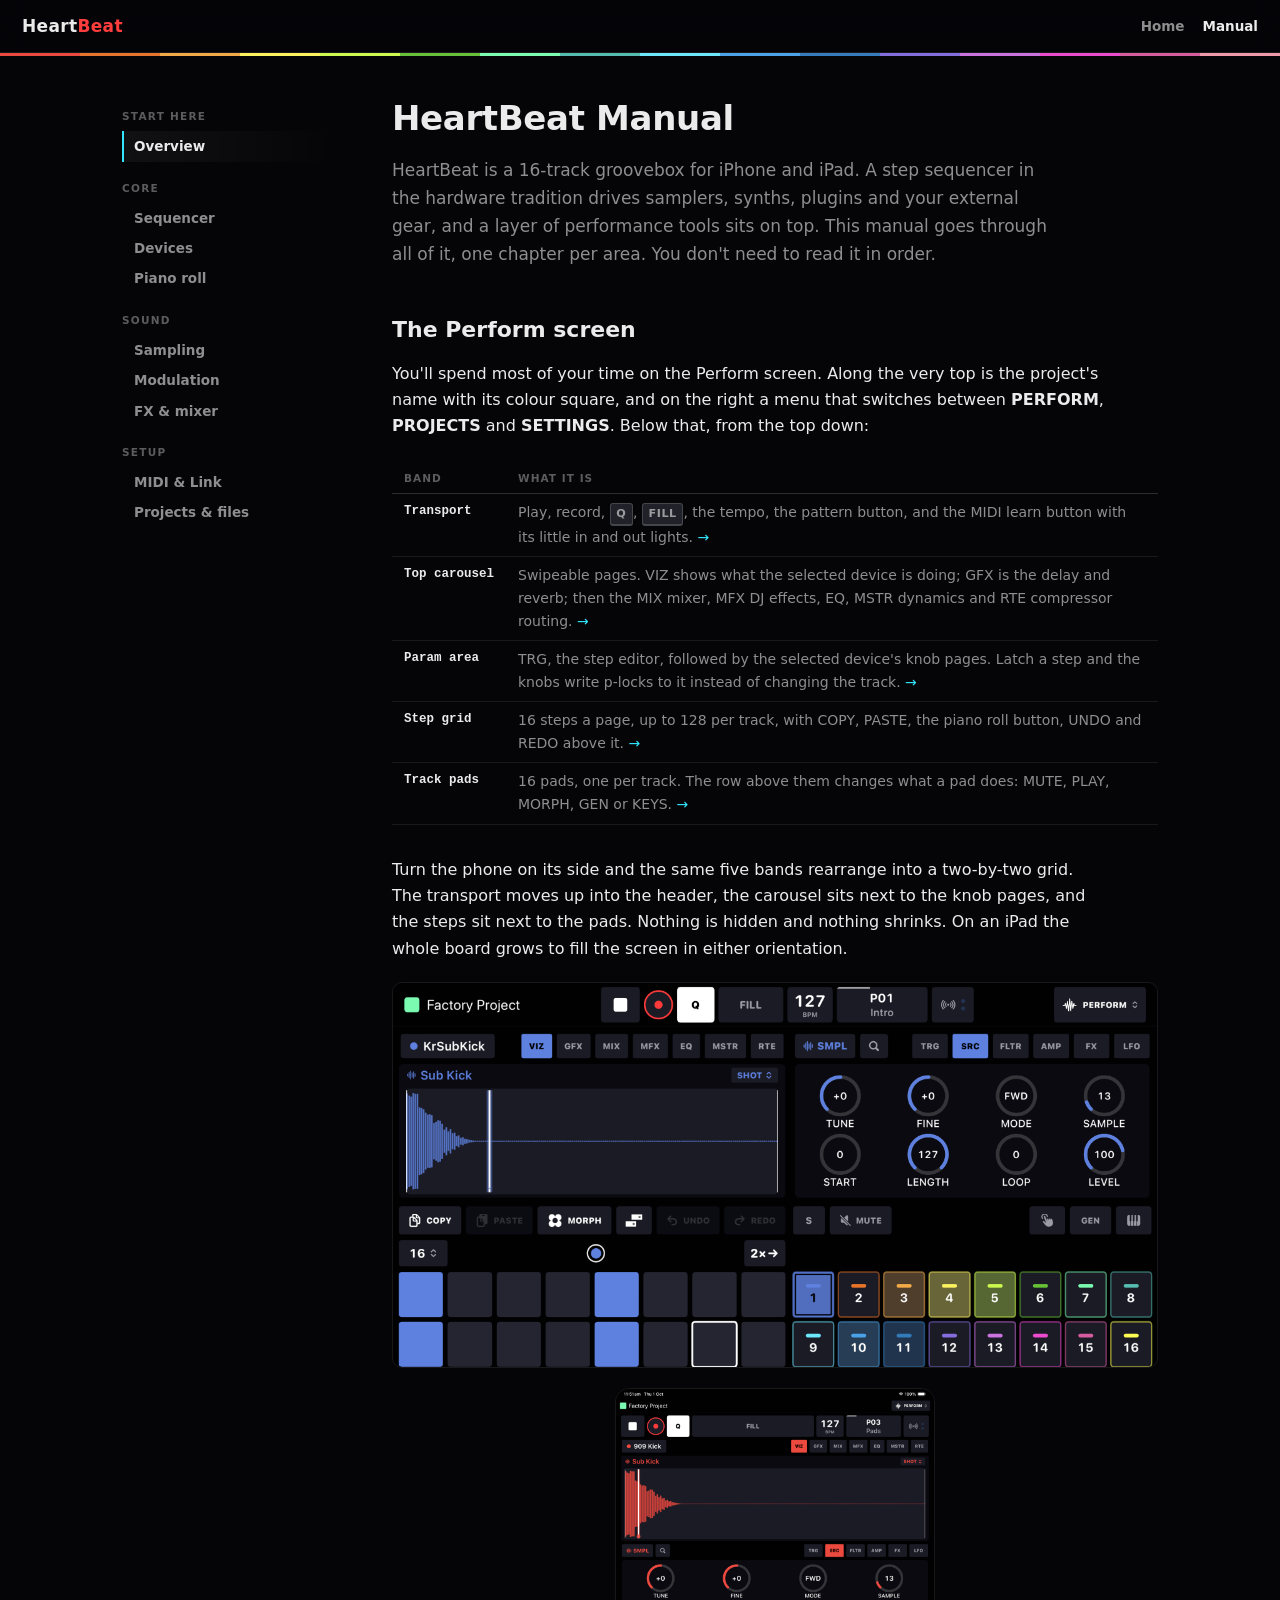
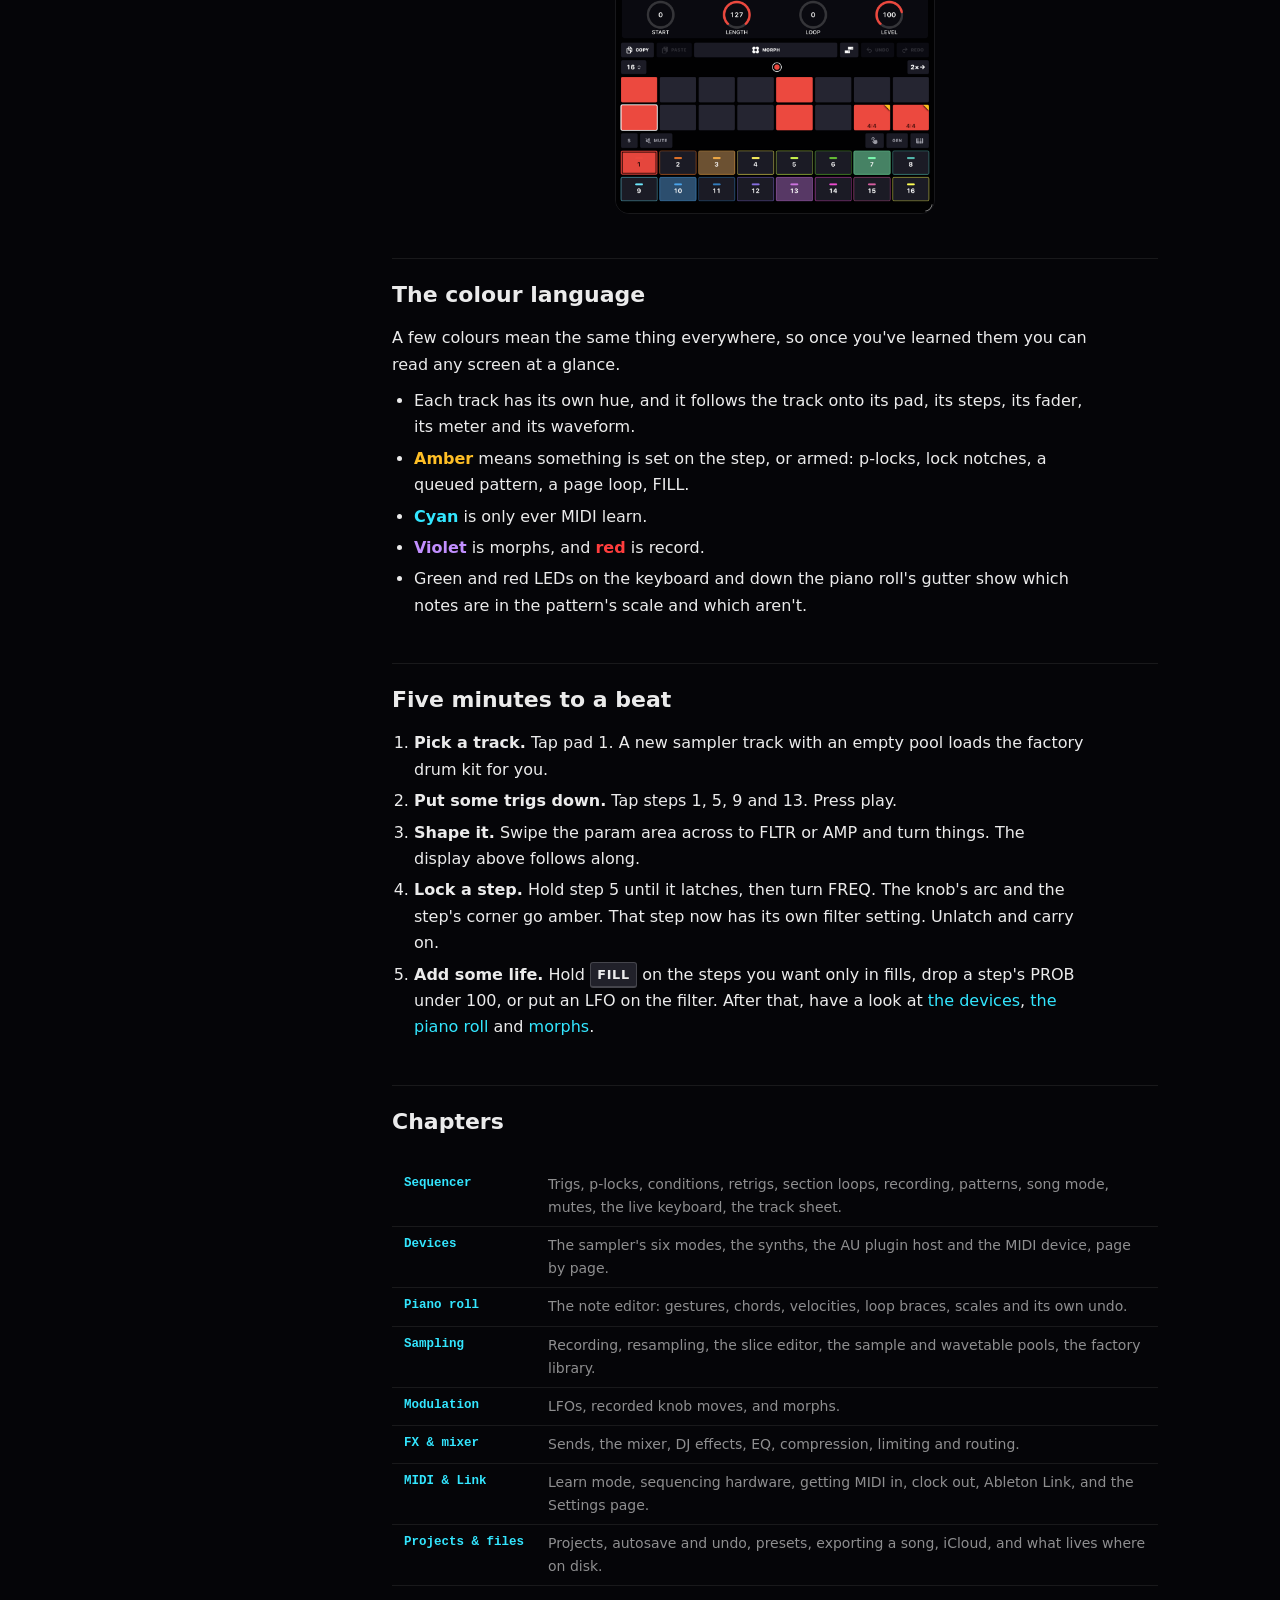
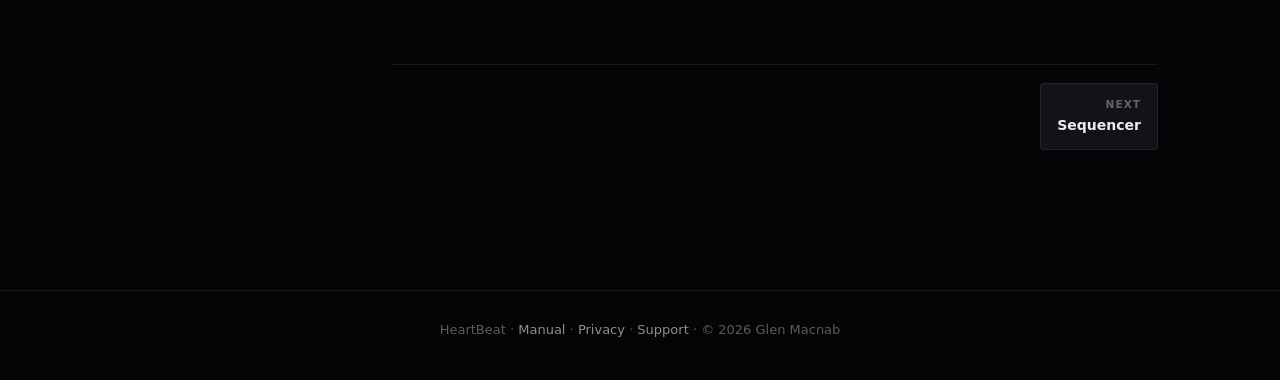
==== commit 065563ce: "Launch prep: privacy and support pages, an Acknowledgements screen, accessibility labels, store asse" ====
--- a/manual/index.html
+++ b/manual/index.html
@@ -118,7 +118,7 @@
 </div>
 
 <footer>
-  HeartBeat · <a href="index.html">Manual</a> · © 2026 Glen Macnab
+  HeartBeat · <a href="index.html">Manual</a> · <a href="../privacy.html">Privacy</a> · <a href="../support.html">Support</a> · © 2026 Glen Macnab
 </footer>
 
 </body>
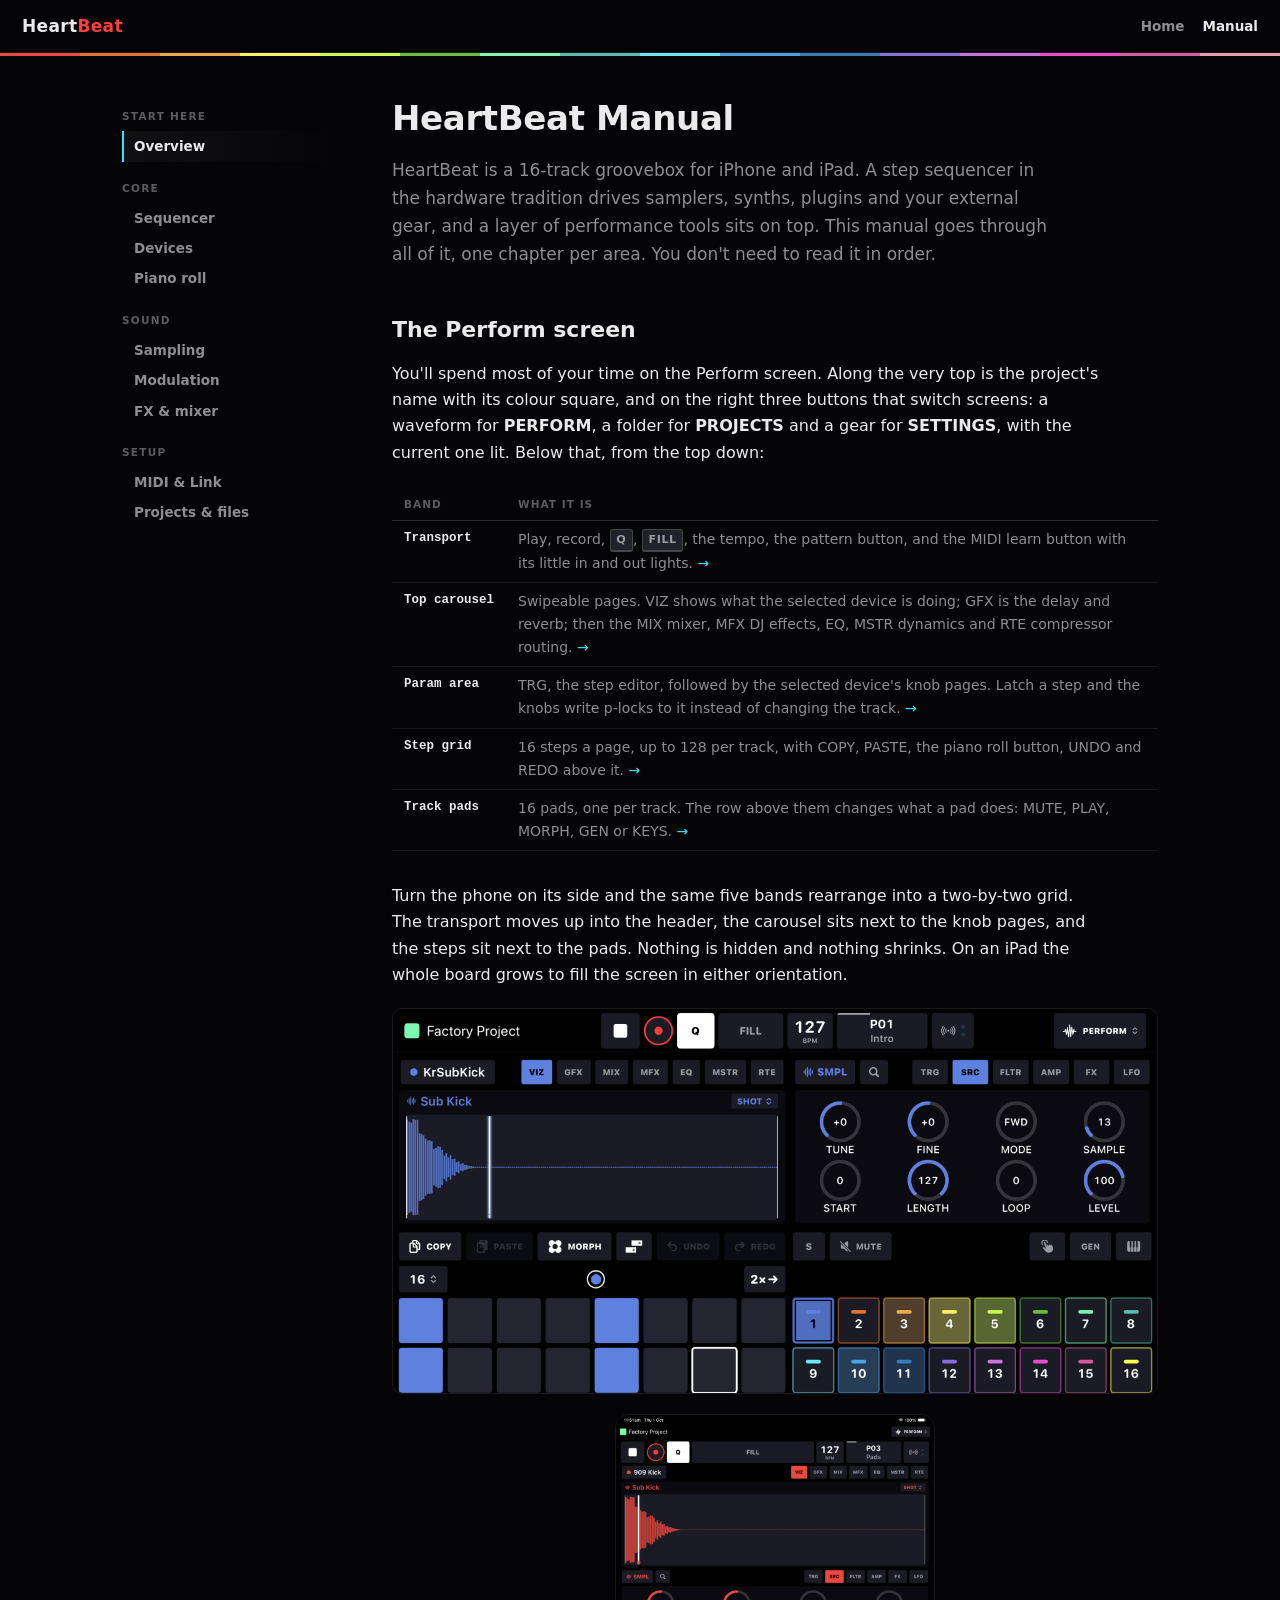
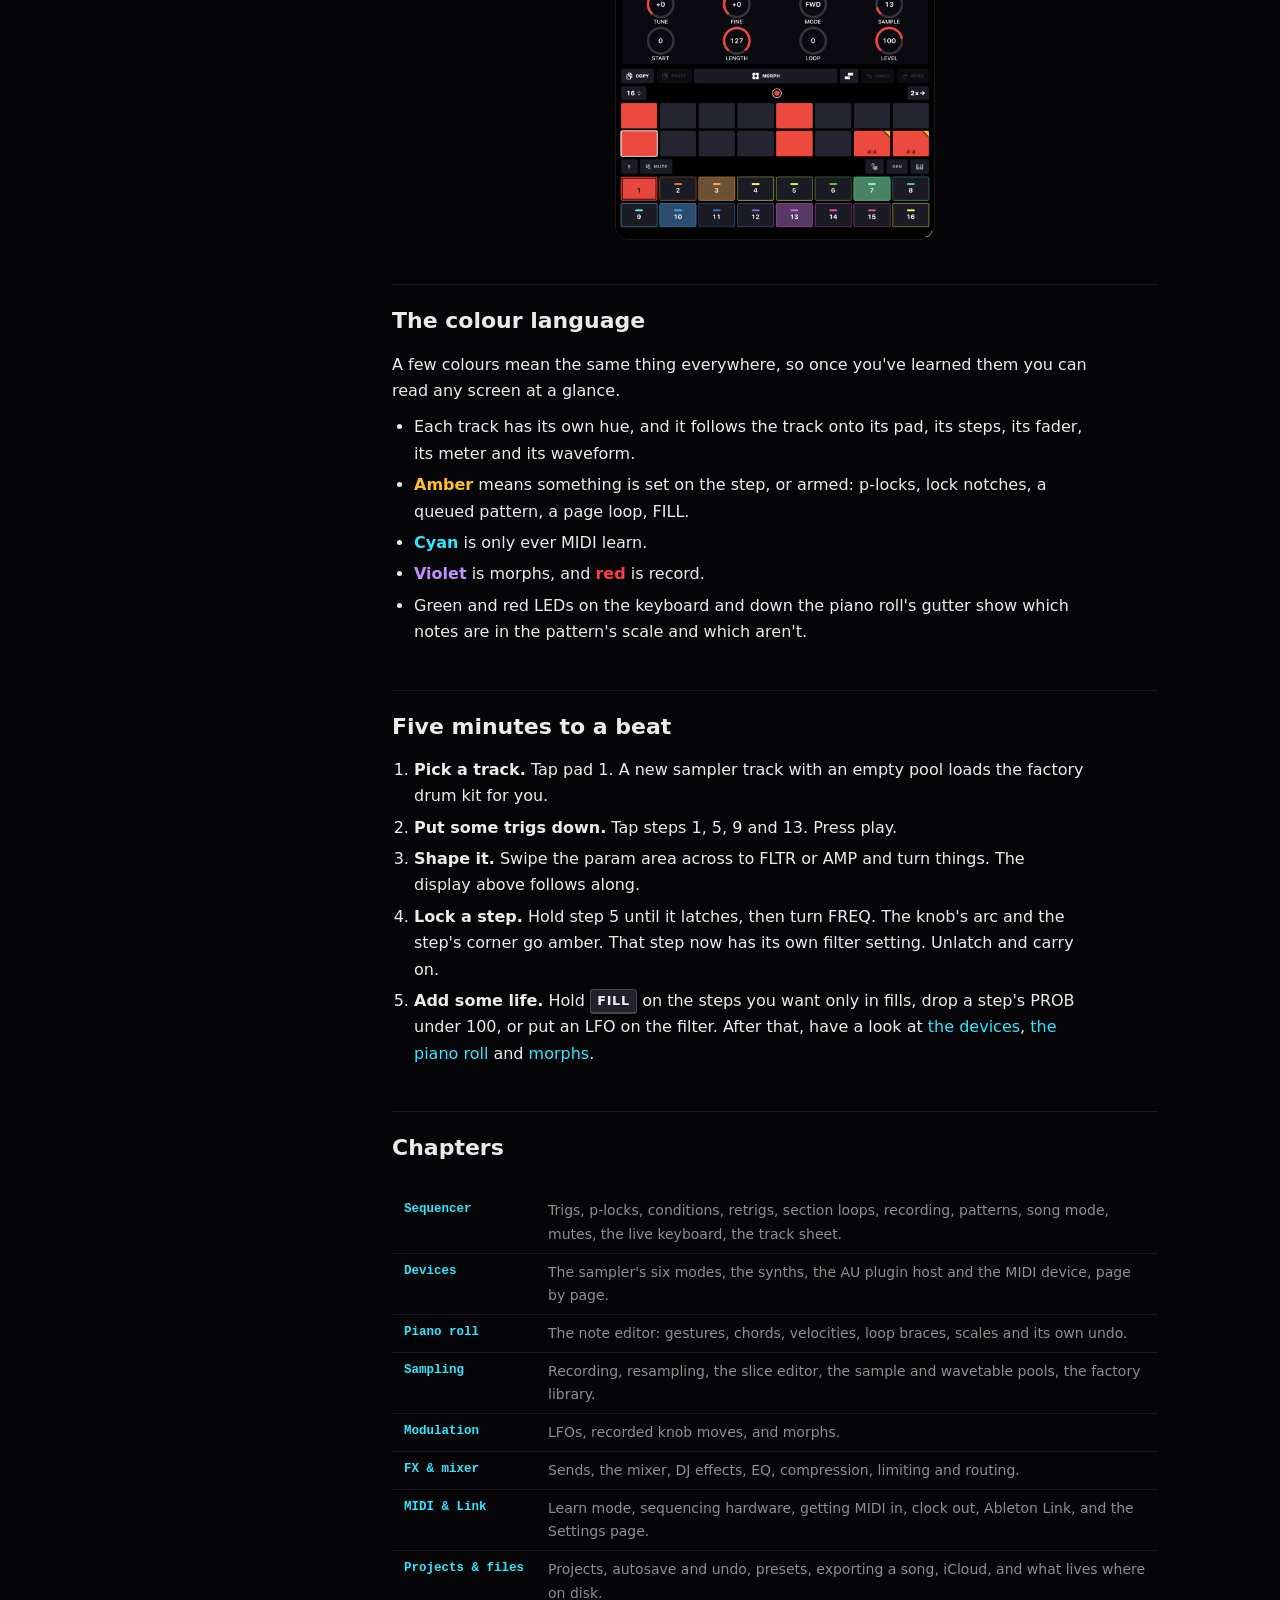
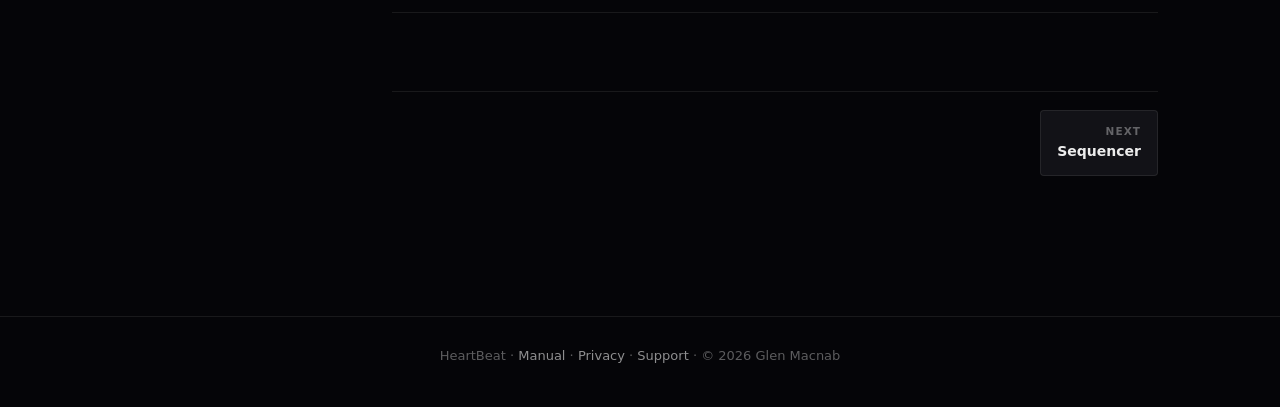
==== commit 987de430: "The header's screen menu becomes three icon buttons PERFORM, PROJECTS and SETTINGS were a dropdown b" ====
--- a/manual/index.html
+++ b/manual/index.html
@@ -44,9 +44,10 @@
 
 <h2 id="tour">The Perform screen</h2>
 <p>You'll spend most of your time on the Perform screen. Along the very top
-is the project's name with its colour square, and on the right a menu that
-switches between <strong>PERFORM</strong>, <strong>PROJECTS</strong> and
-<strong>SETTINGS</strong>. Below that, from the top down:</p>
+is the project's name with its colour square, and on the right three
+buttons that switch screens: a waveform for <strong>PERFORM</strong>, a folder
+for <strong>PROJECTS</strong> and a gear for <strong>SETTINGS</strong>, with
+the current one lit. Below that, from the top down:</p>
 <div class="tablewrap"><table>
 <tr><th>Band</th><th>What it is</th></tr>
 <tr><td>Transport</td><td>Play, record, <span class="key">Q</span>, <span class="key">FILL</span>, the tempo, the pattern button, and the MIDI learn button with its little in and out lights. <a href="sequencer.html#transport">→</a></td></tr>
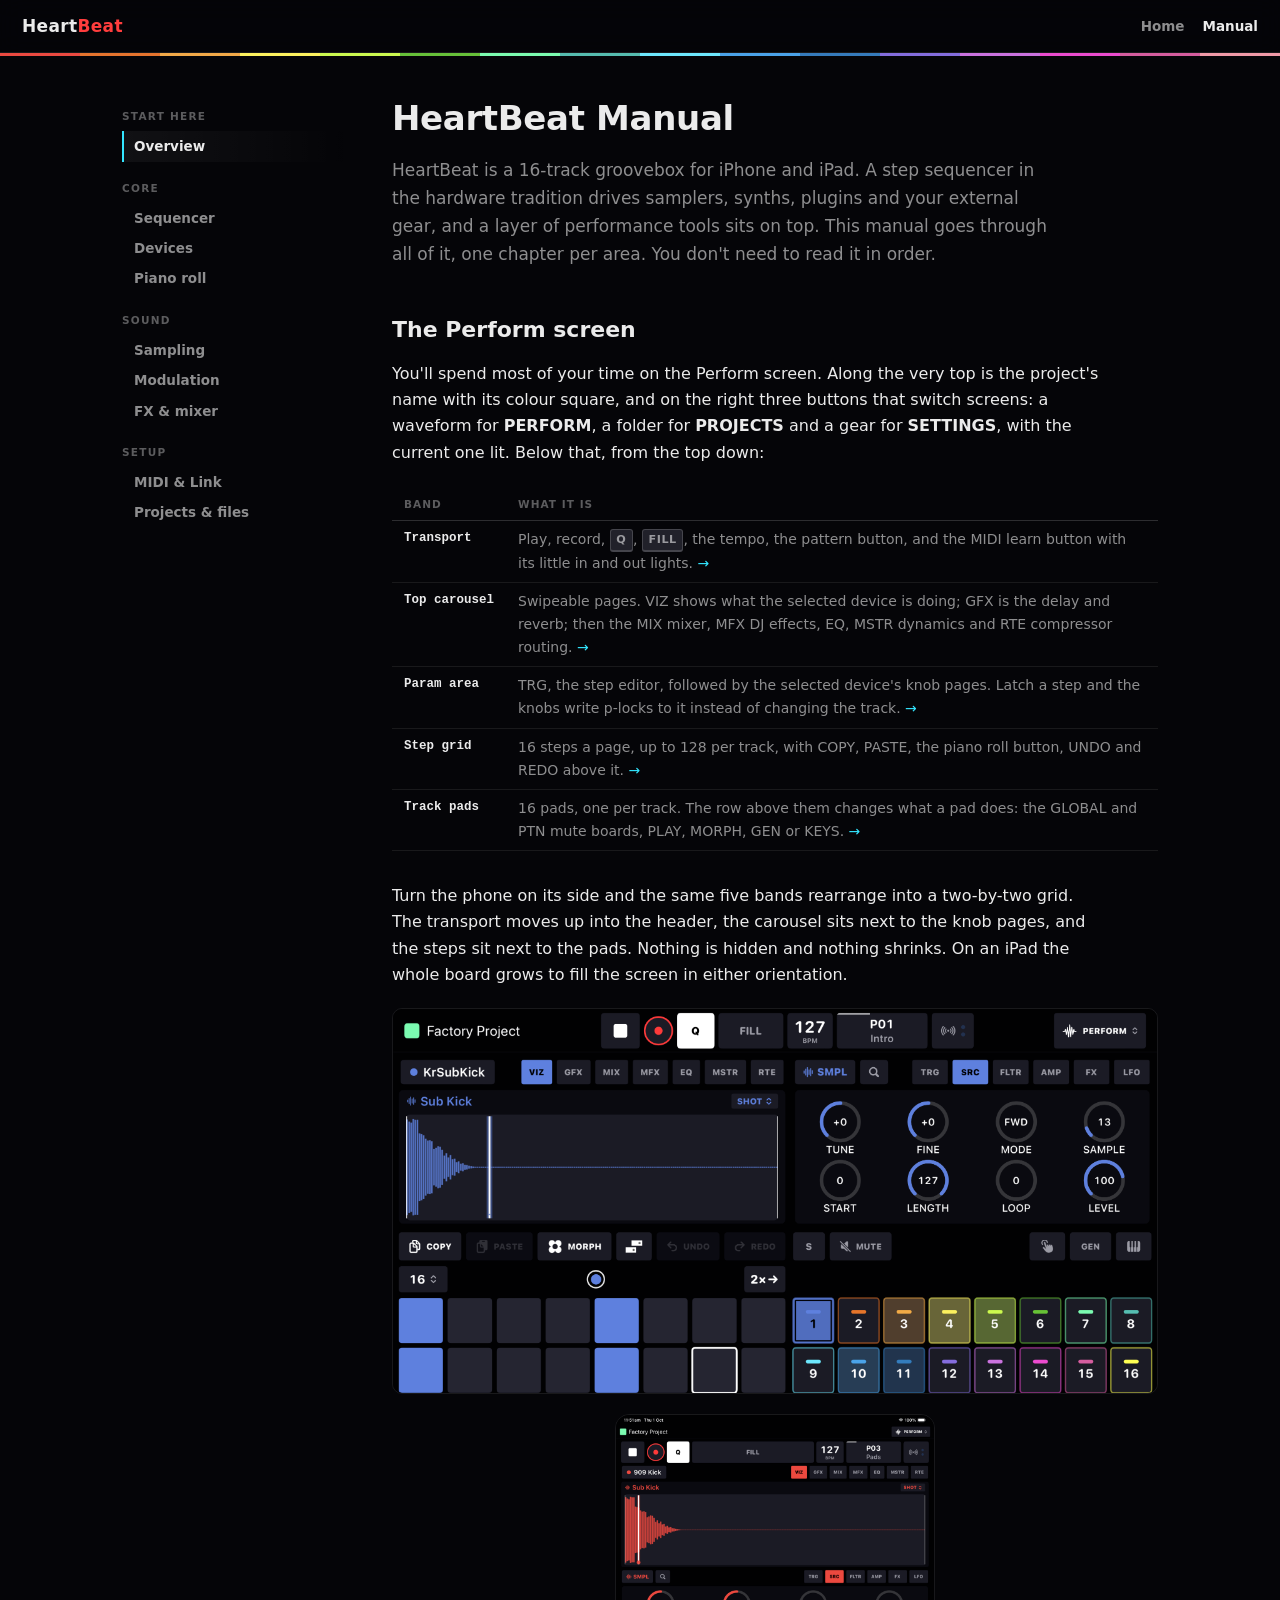
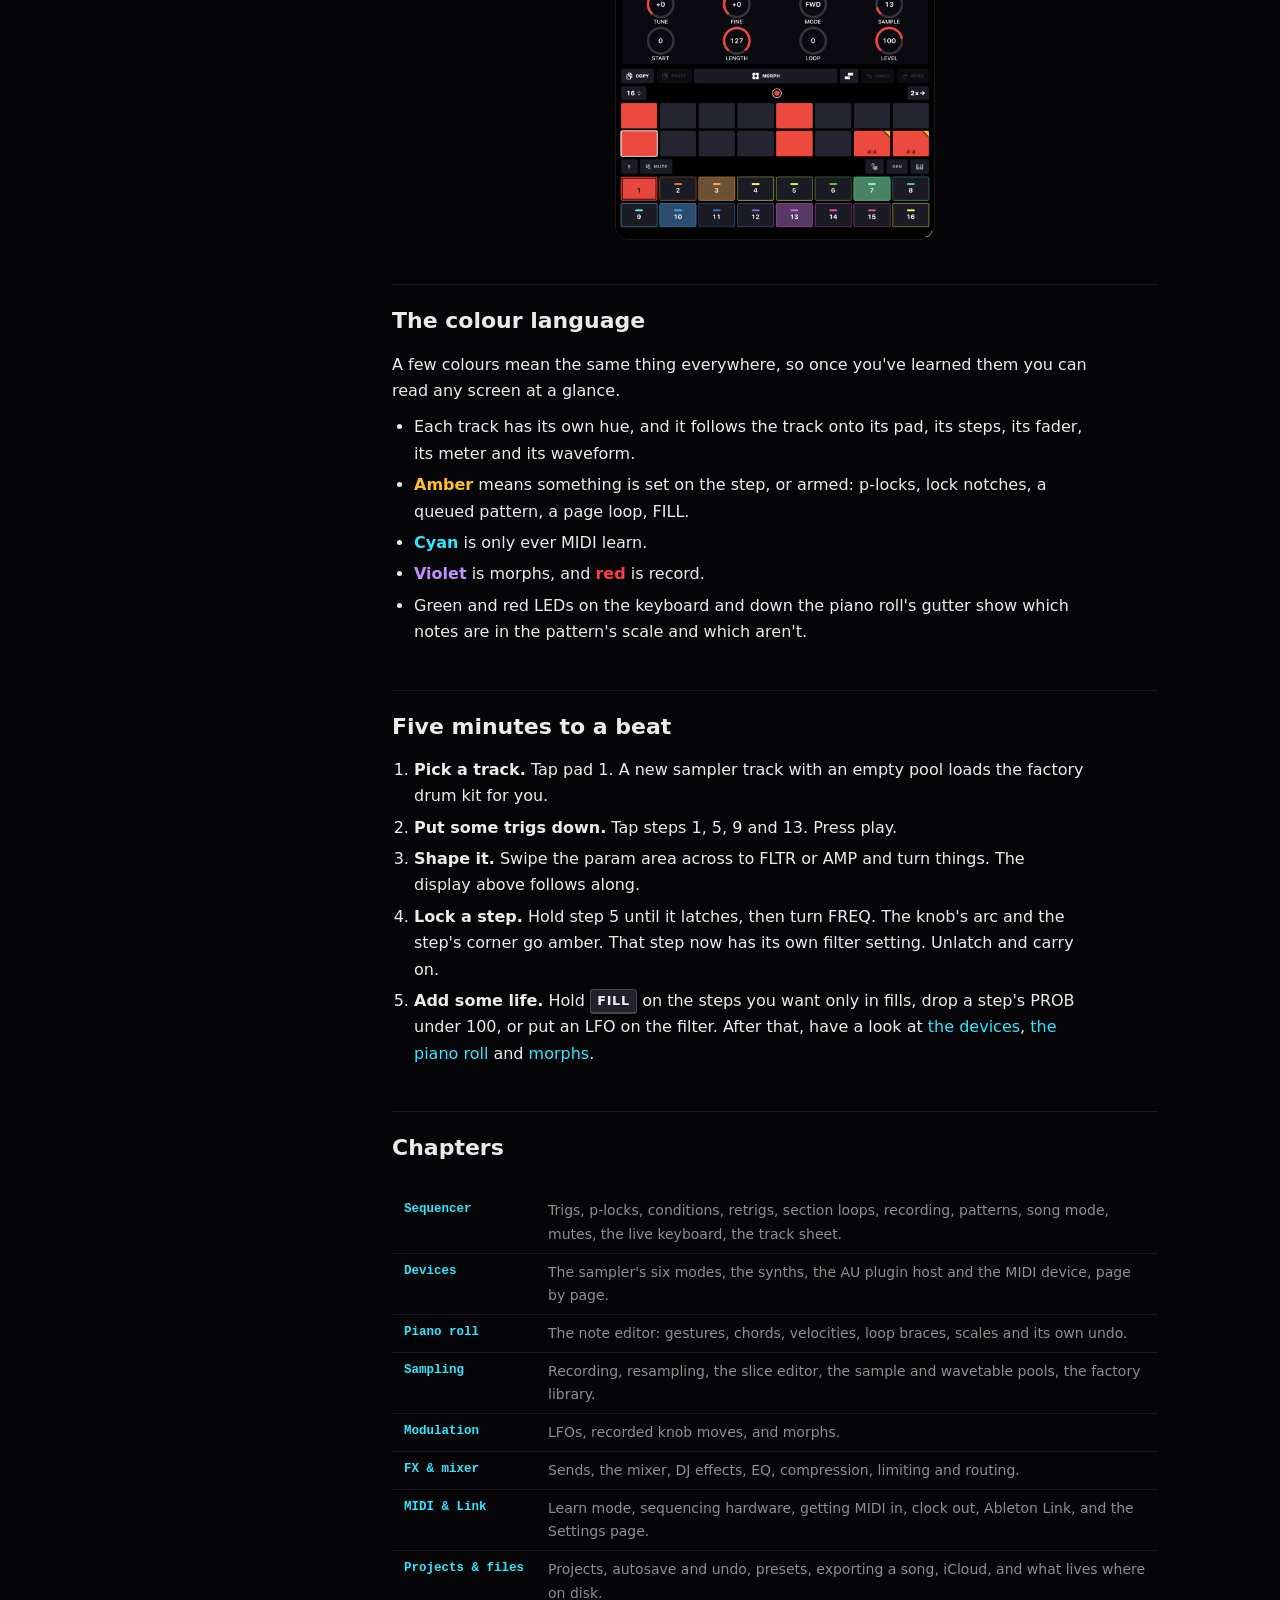
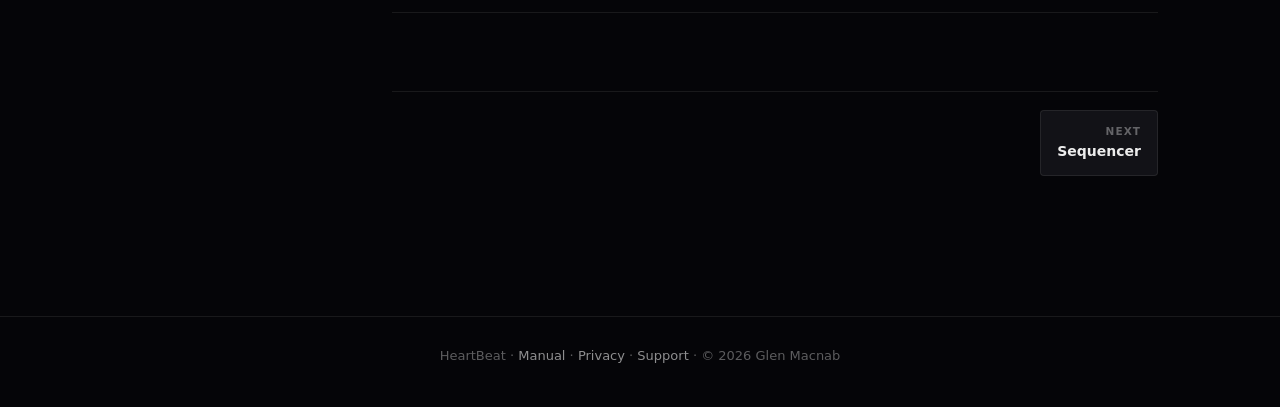
==== commit 94767165: "GLOBAL and PTN mute boards get their own speaker buttons; the MUTE latch goes Co-Authored-By: Claude" ====
--- a/manual/index.html
+++ b/manual/index.html
@@ -54,7 +54,7 @@
 <tr><td>Top carousel</td><td>Swipeable pages. VIZ shows what the selected device is doing; GFX is the delay and reverb; then the MIX mixer, MFX DJ effects, EQ, MSTR dynamics and RTE compressor routing. <a href="fx-mixer.html">→</a></td></tr>
 <tr><td>Param area</td><td>TRG, the step editor, followed by the selected device's knob pages. Latch a step and the knobs write p-locks to it instead of changing the track. <a href="devices.html#pages">→</a></td></tr>
 <tr><td>Step grid</td><td>16 steps a page, up to 128 per track, with COPY, PASTE, the piano roll button, UNDO and REDO above it. <a href="sequencer.html">→</a></td></tr>
-<tr><td>Track pads</td><td>16 pads, one per track. The row above them changes what a pad does: MUTE, PLAY, MORPH, GEN or KEYS. <a href="sequencer.html#mutes">→</a></td></tr>
+<tr><td>Track pads</td><td>16 pads, one per track. The row above them changes what a pad does: the GLOBAL and PTN mute boards, PLAY, MORPH, GEN or KEYS. <a href="sequencer.html#mutes">→</a></td></tr>
 </table></div>
 <p>Turn the phone on its side and the same five bands rearrange into a
 two-by-two grid. The transport moves up into the header, the carousel sits
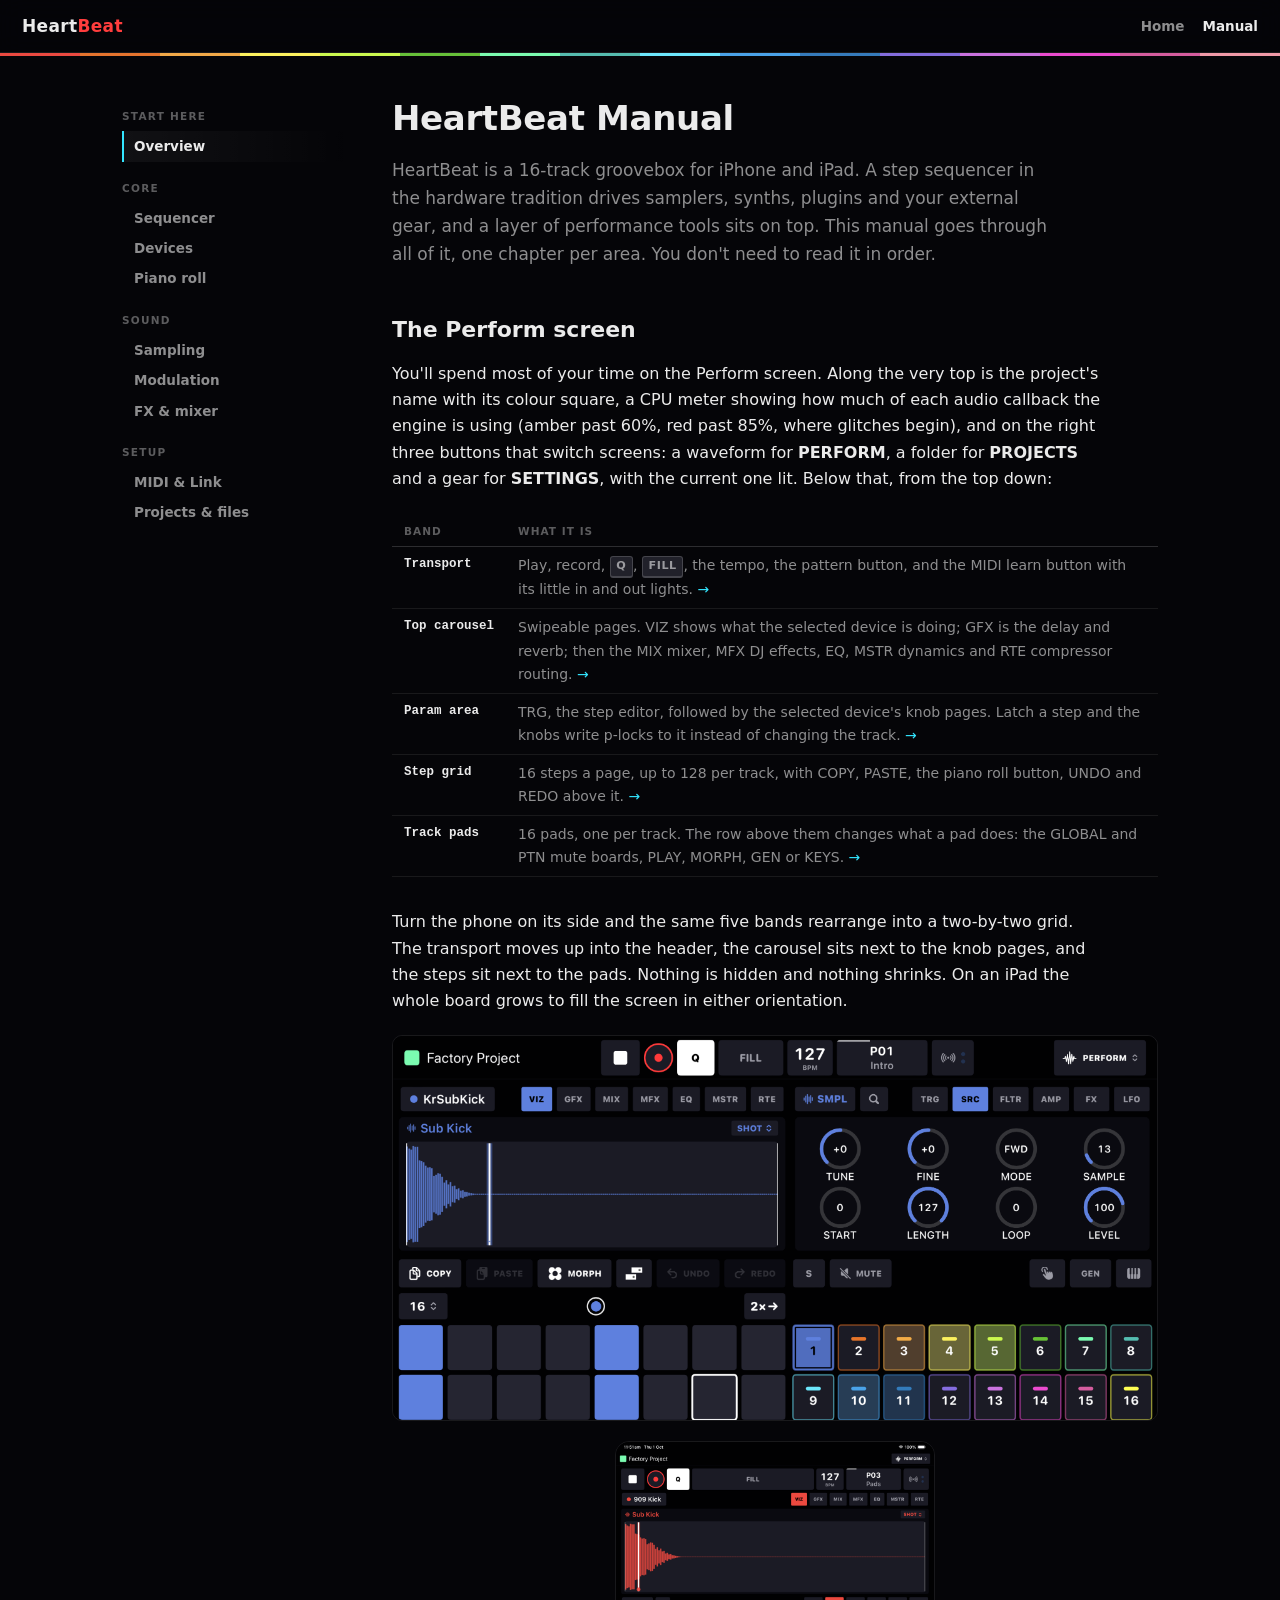
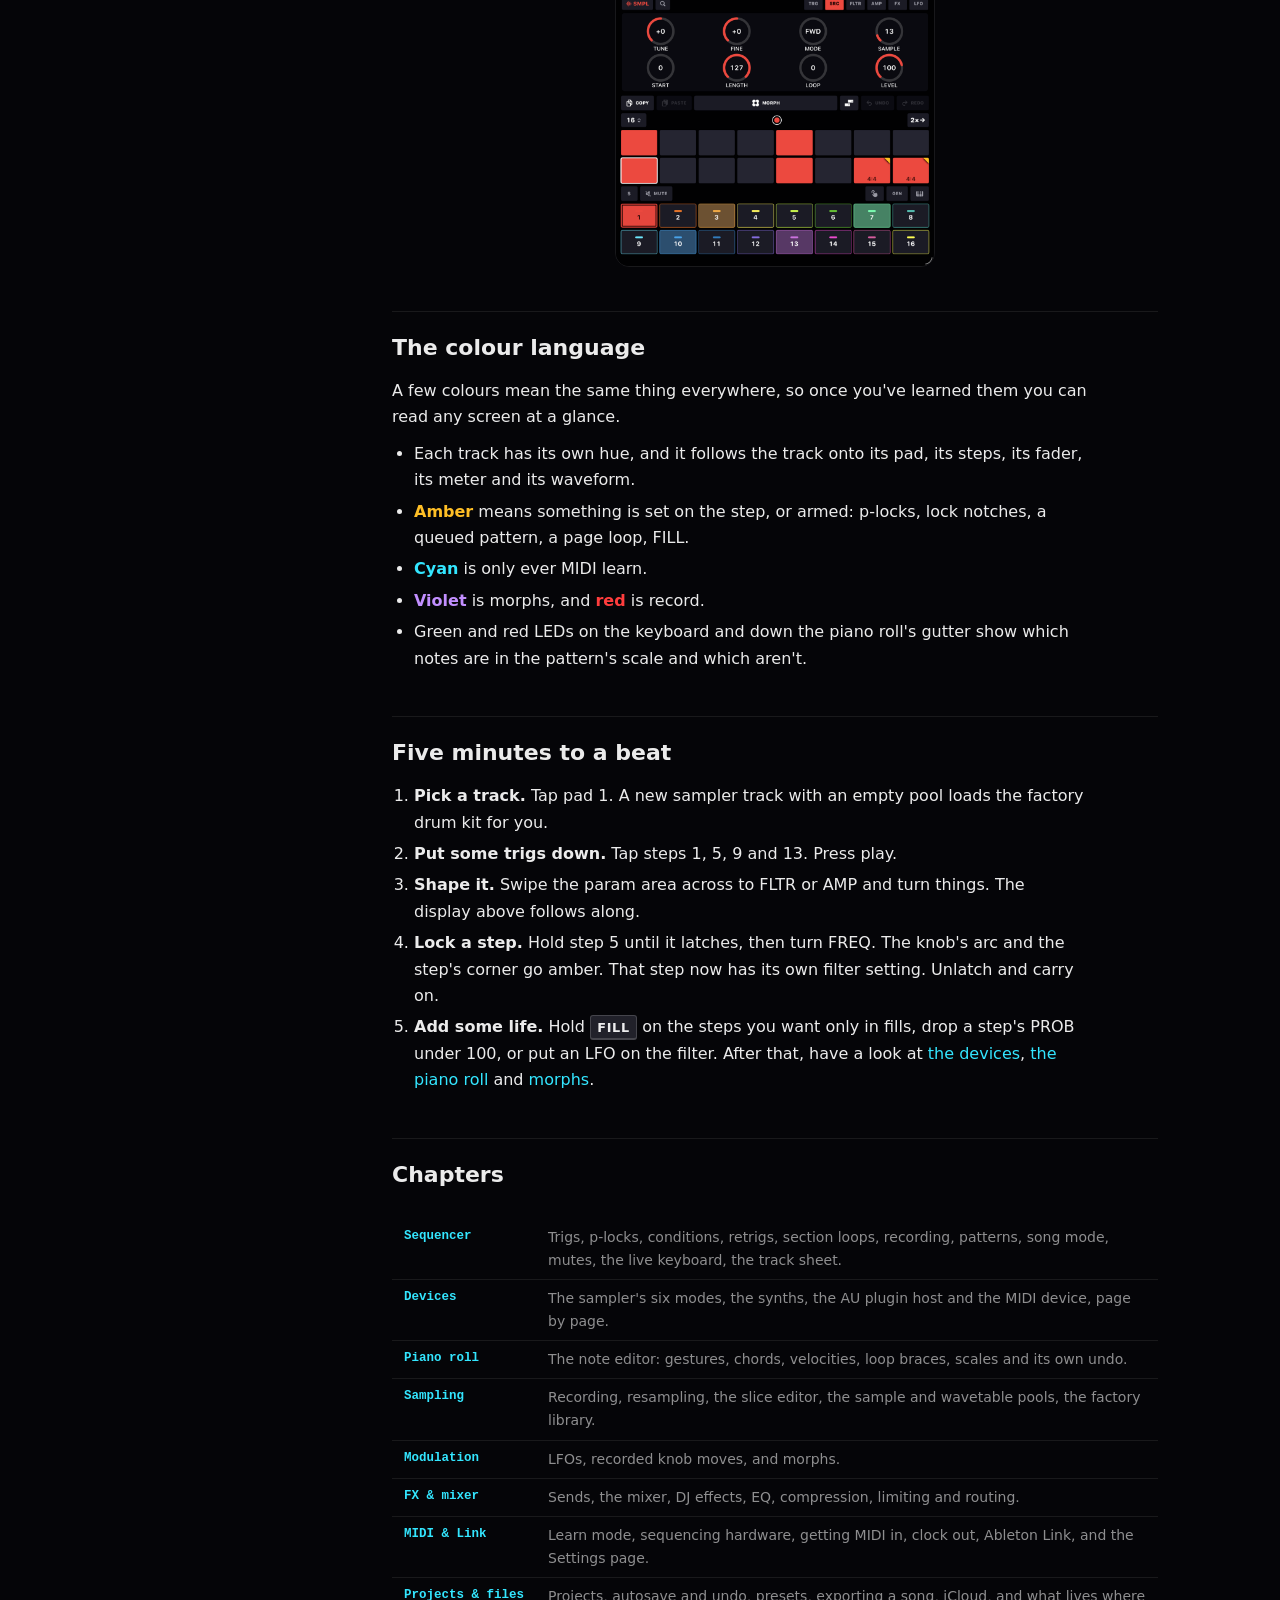
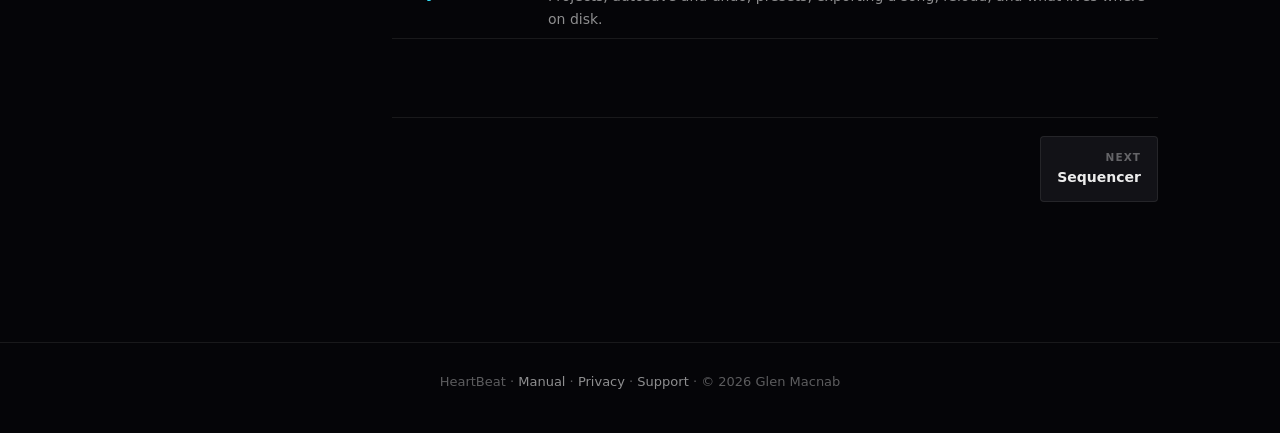
==== commit 9520669d: "The audio load meter moves to the Perform header as CPU Co-Authored-By: Claude Fable 5.1 <noreply@an" ====
--- a/manual/index.html
+++ b/manual/index.html
@@ -44,8 +44,9 @@
 
 <h2 id="tour">The Perform screen</h2>
 <p>You'll spend most of your time on the Perform screen. Along the very top
-is the project's name with its colour square, and on the right three
-buttons that switch screens: a waveform for <strong>PERFORM</strong>, a folder
+is the project's name with its colour square, a CPU meter showing how much
+of each audio callback the engine is using (amber past 60%, red past 85%,
+where glitches begin), and on the right three buttons that switch screens: a waveform for <strong>PERFORM</strong>, a folder
 for <strong>PROJECTS</strong> and a gear for <strong>SETTINGS</strong>, with
 the current one lit. Below that, from the top down:</p>
 <div class="tablewrap"><table>
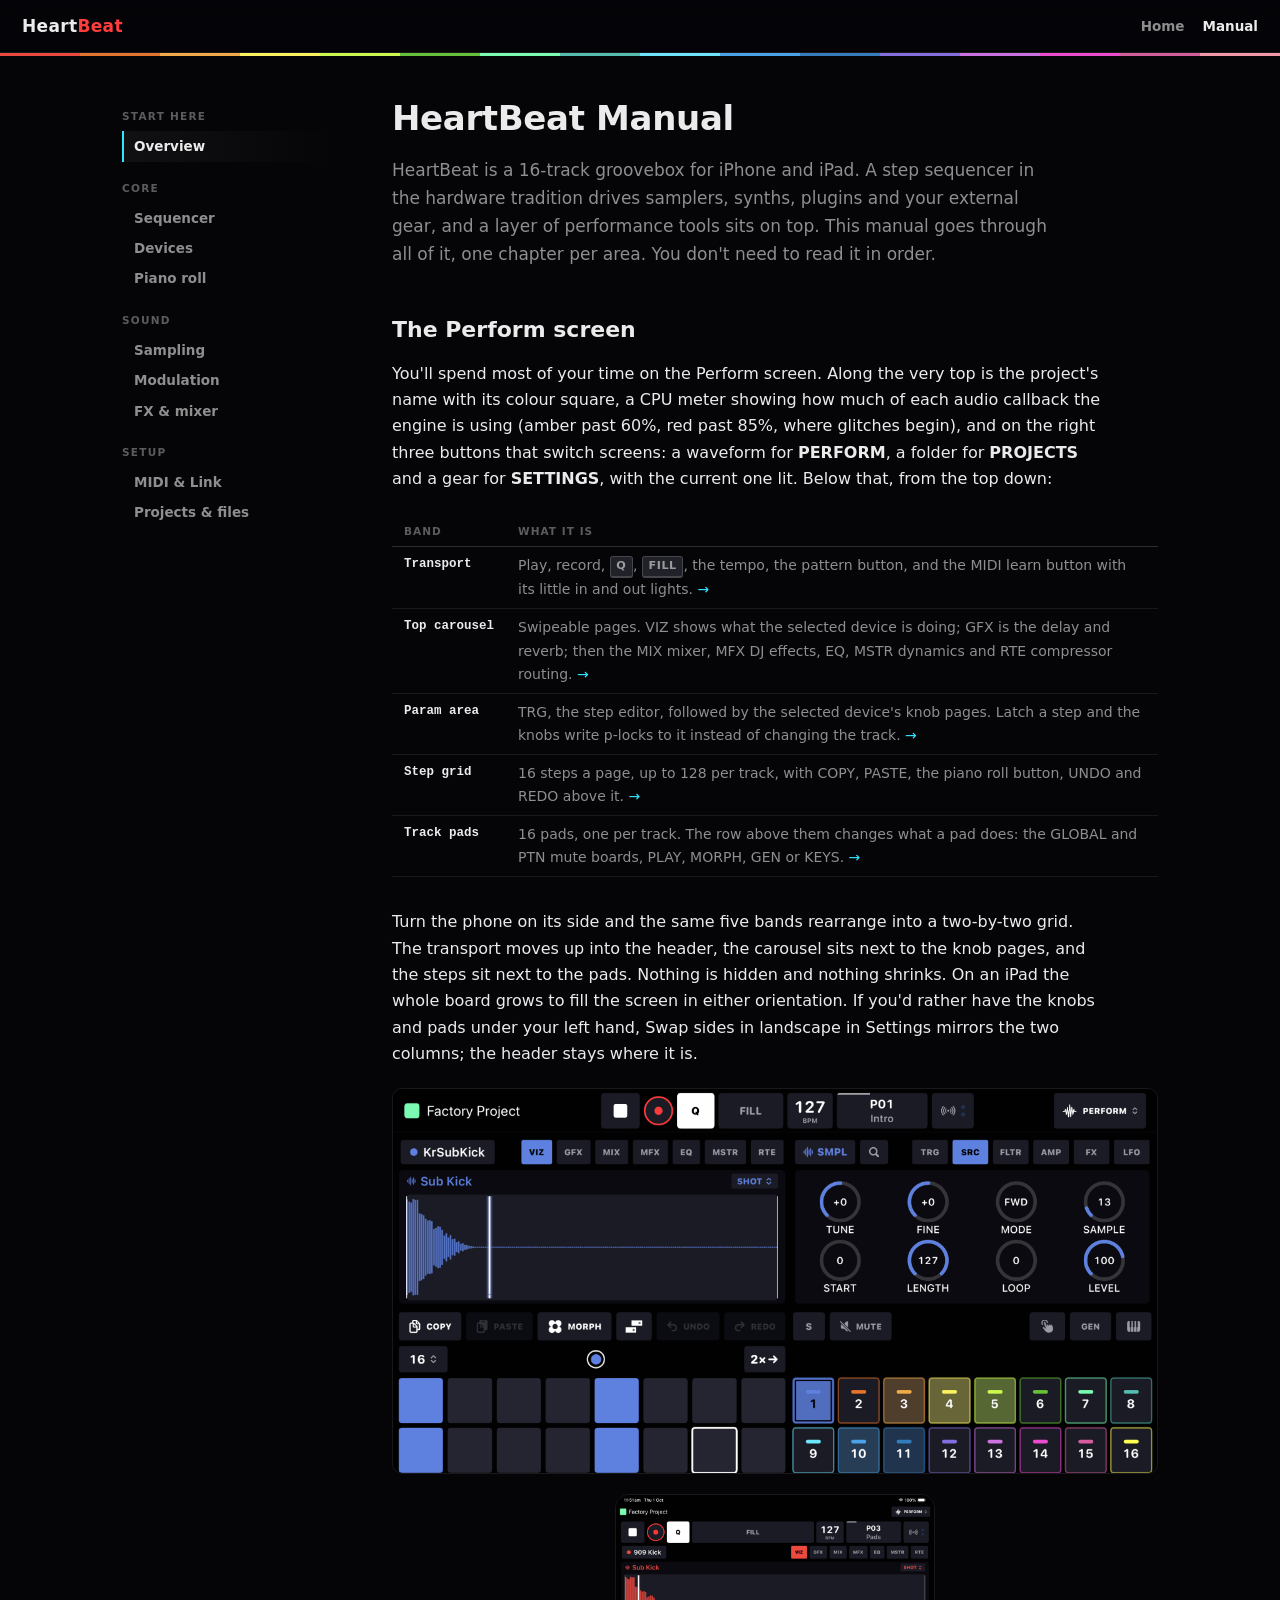
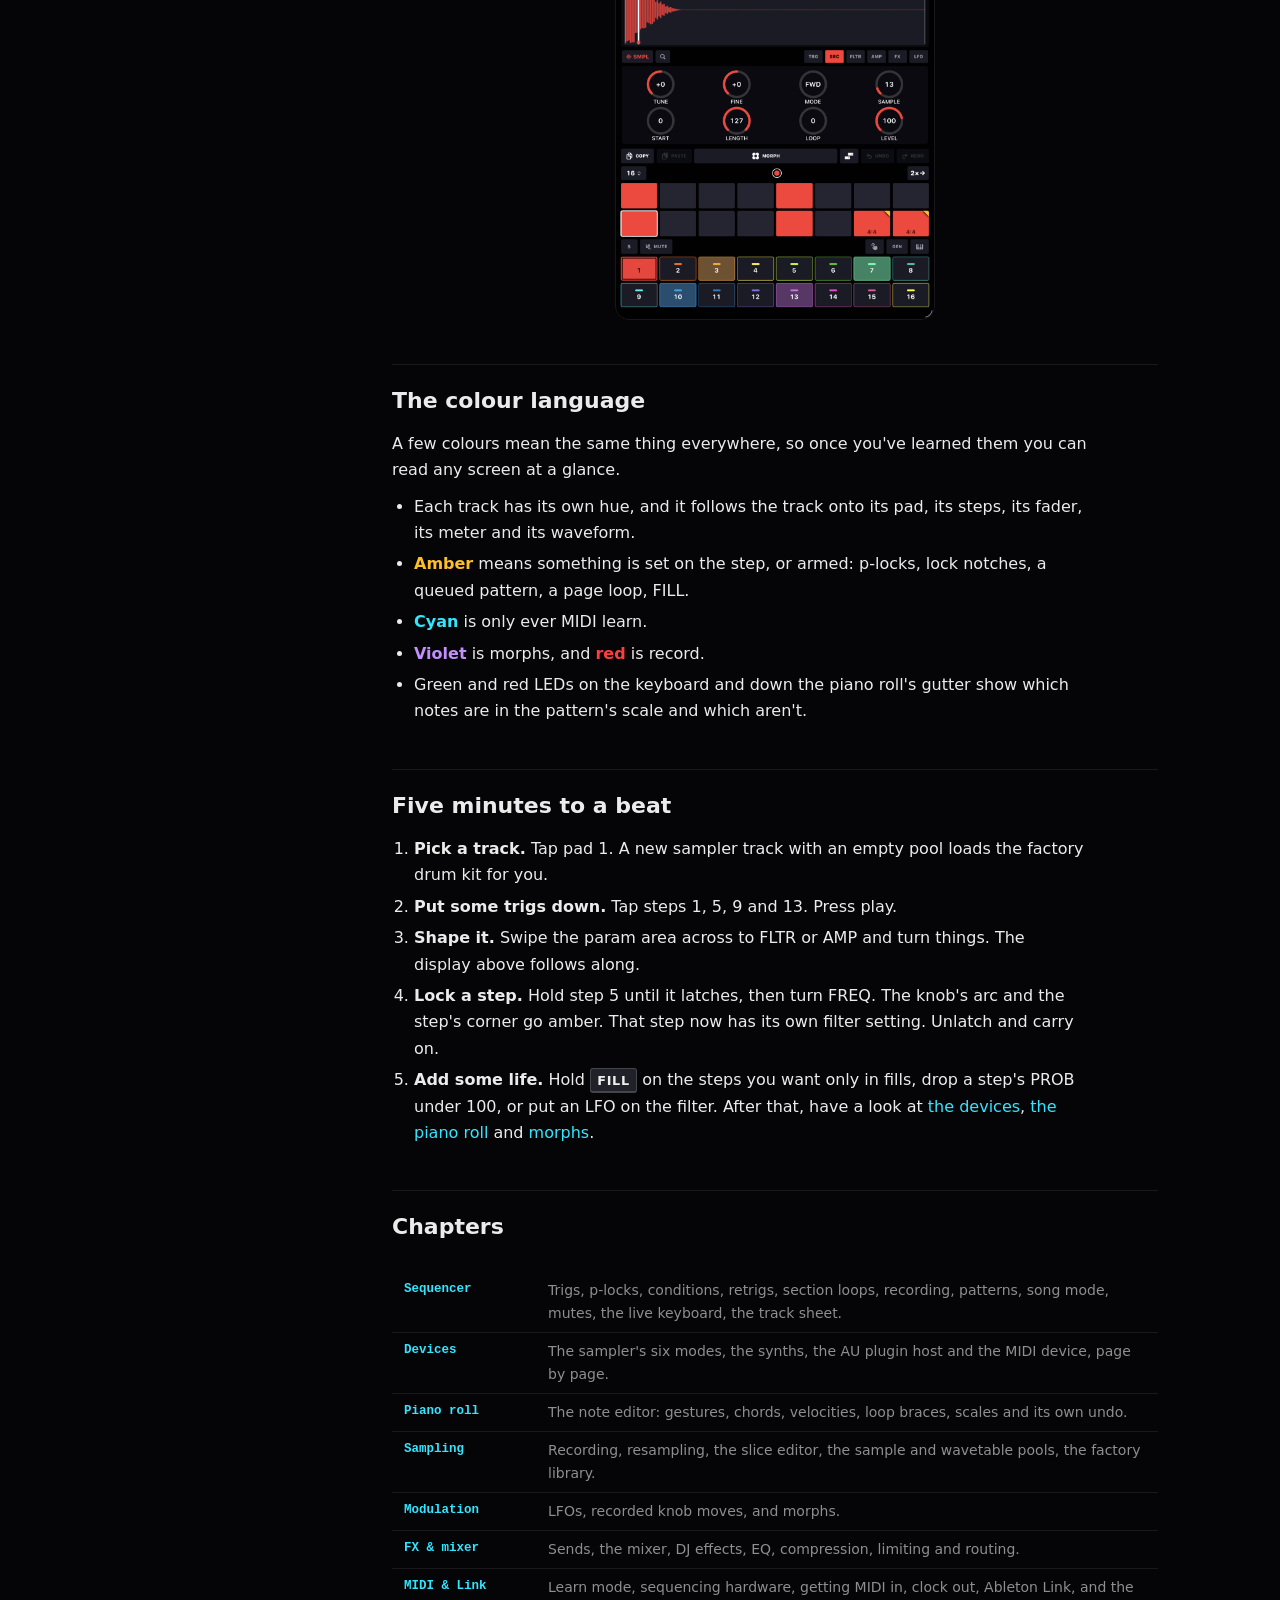
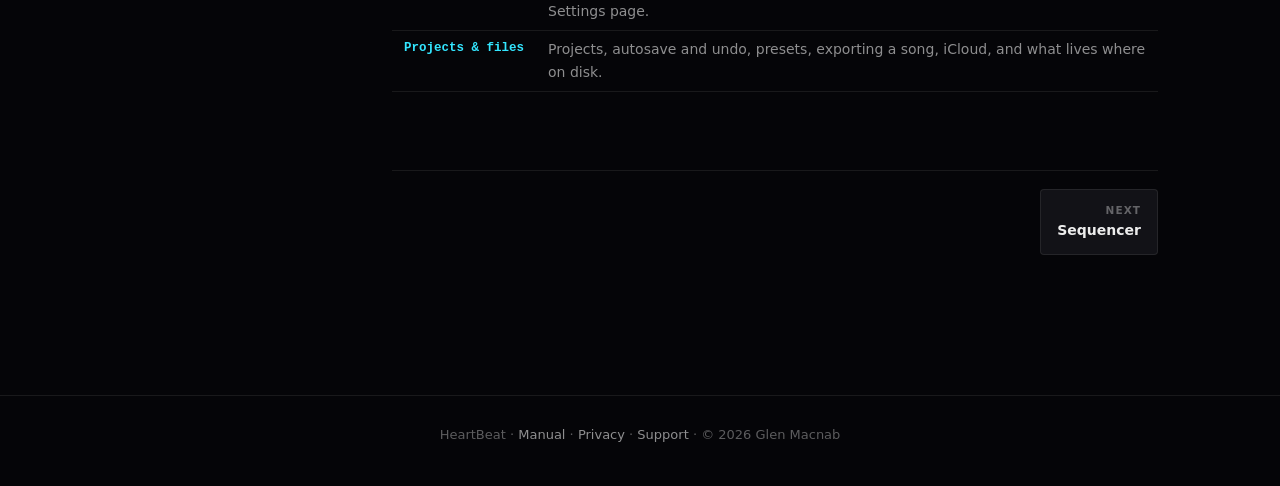
==== commit 5a89dcba: "Settings: Swap sides in landscape mirrors the sideways board's two columns Carousel and steps move r" ====
--- a/manual/index.html
+++ b/manual/index.html
@@ -61,7 +61,9 @@
 two-by-two grid. The transport moves up into the header, the carousel sits
 next to the knob pages, and the steps sit next to the pads. Nothing is
 hidden and nothing shrinks. On an iPad the whole board grows to fill the
-screen in either orientation.</p>
+screen in either orientation. If you'd rather have the knobs and pads under
+your left hand, Swap sides in landscape in Settings mirrors the two columns;
+the header stays where it is.</p>
 <img class="shot wide" src="../assets/shot-landscape.png" alt="The Perform screen in landscape: transport in the header, display beside knobs, steps beside track pads" width="2442" height="1227">
 <img class="shot" src="../assets/shot-ipad.png" alt="The Perform screen on an iPad held upright: the same board at iPad size" width="1032" height="1376">
 
